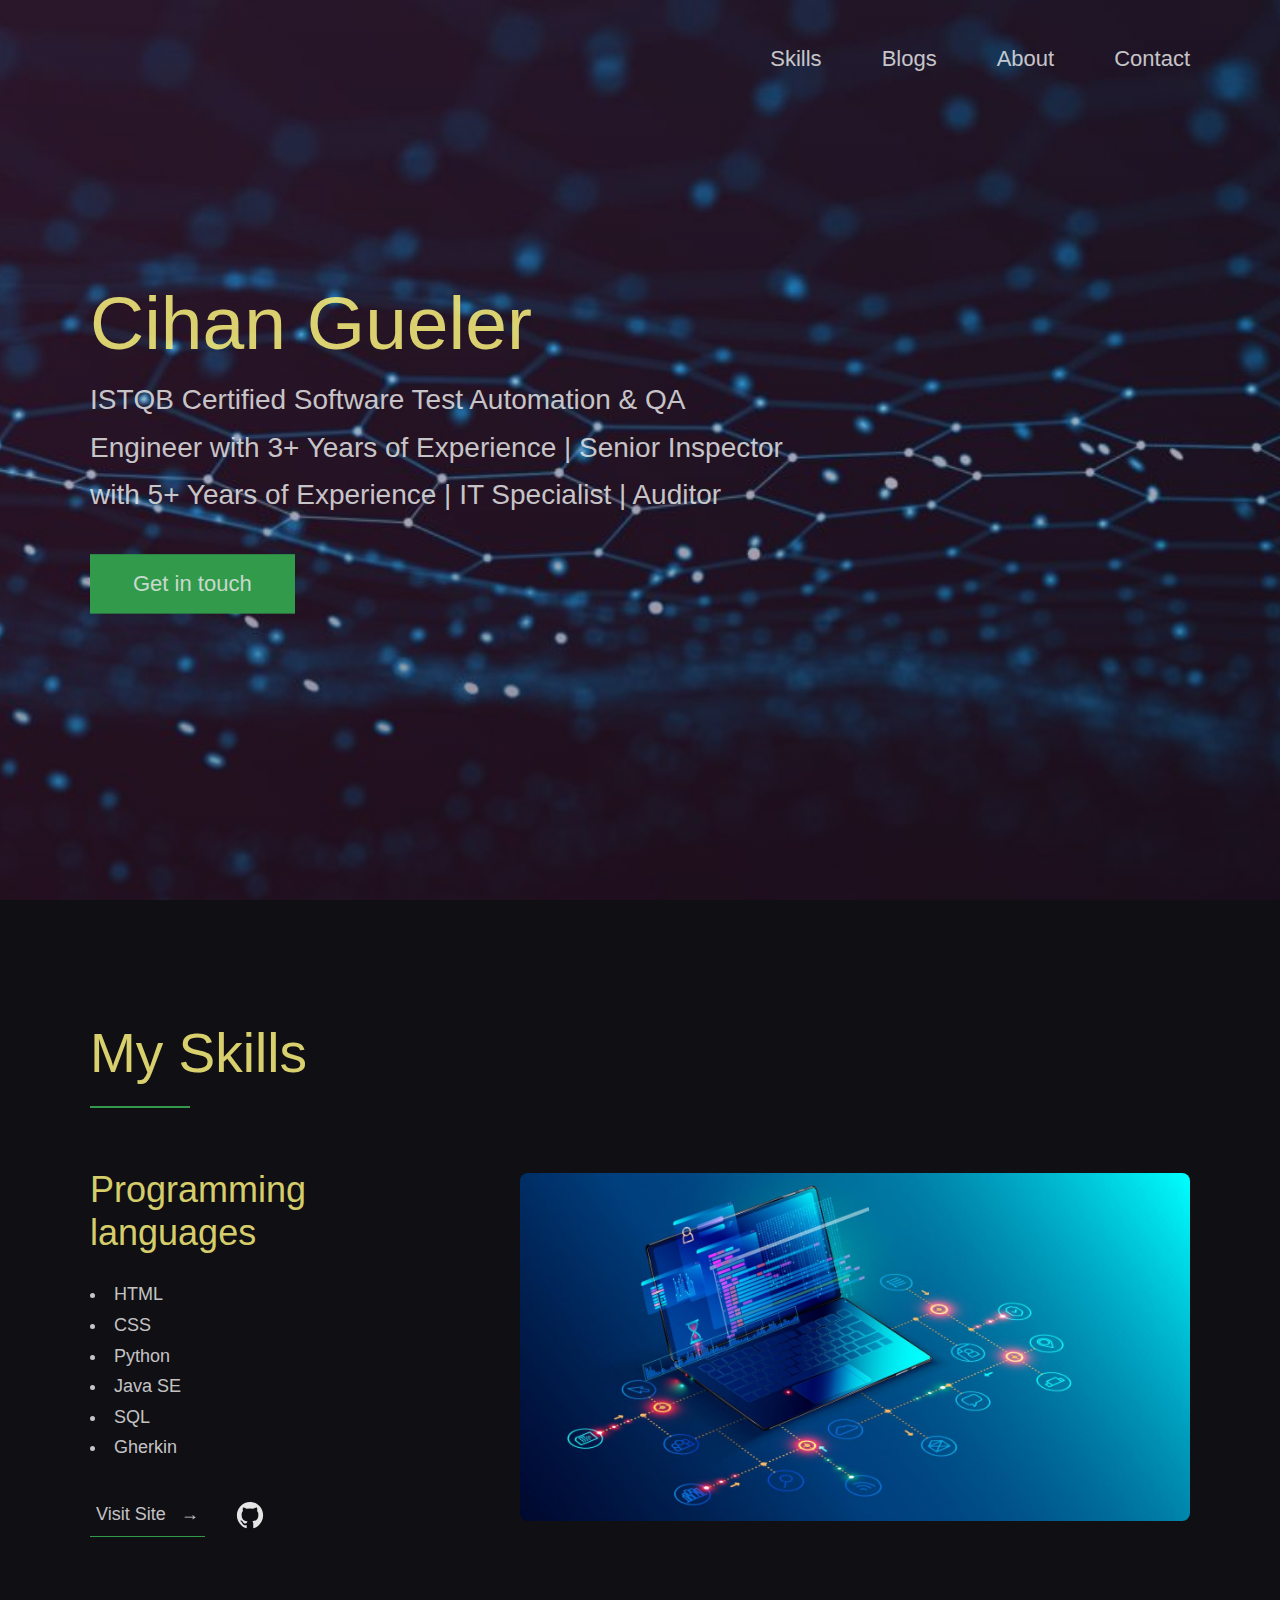
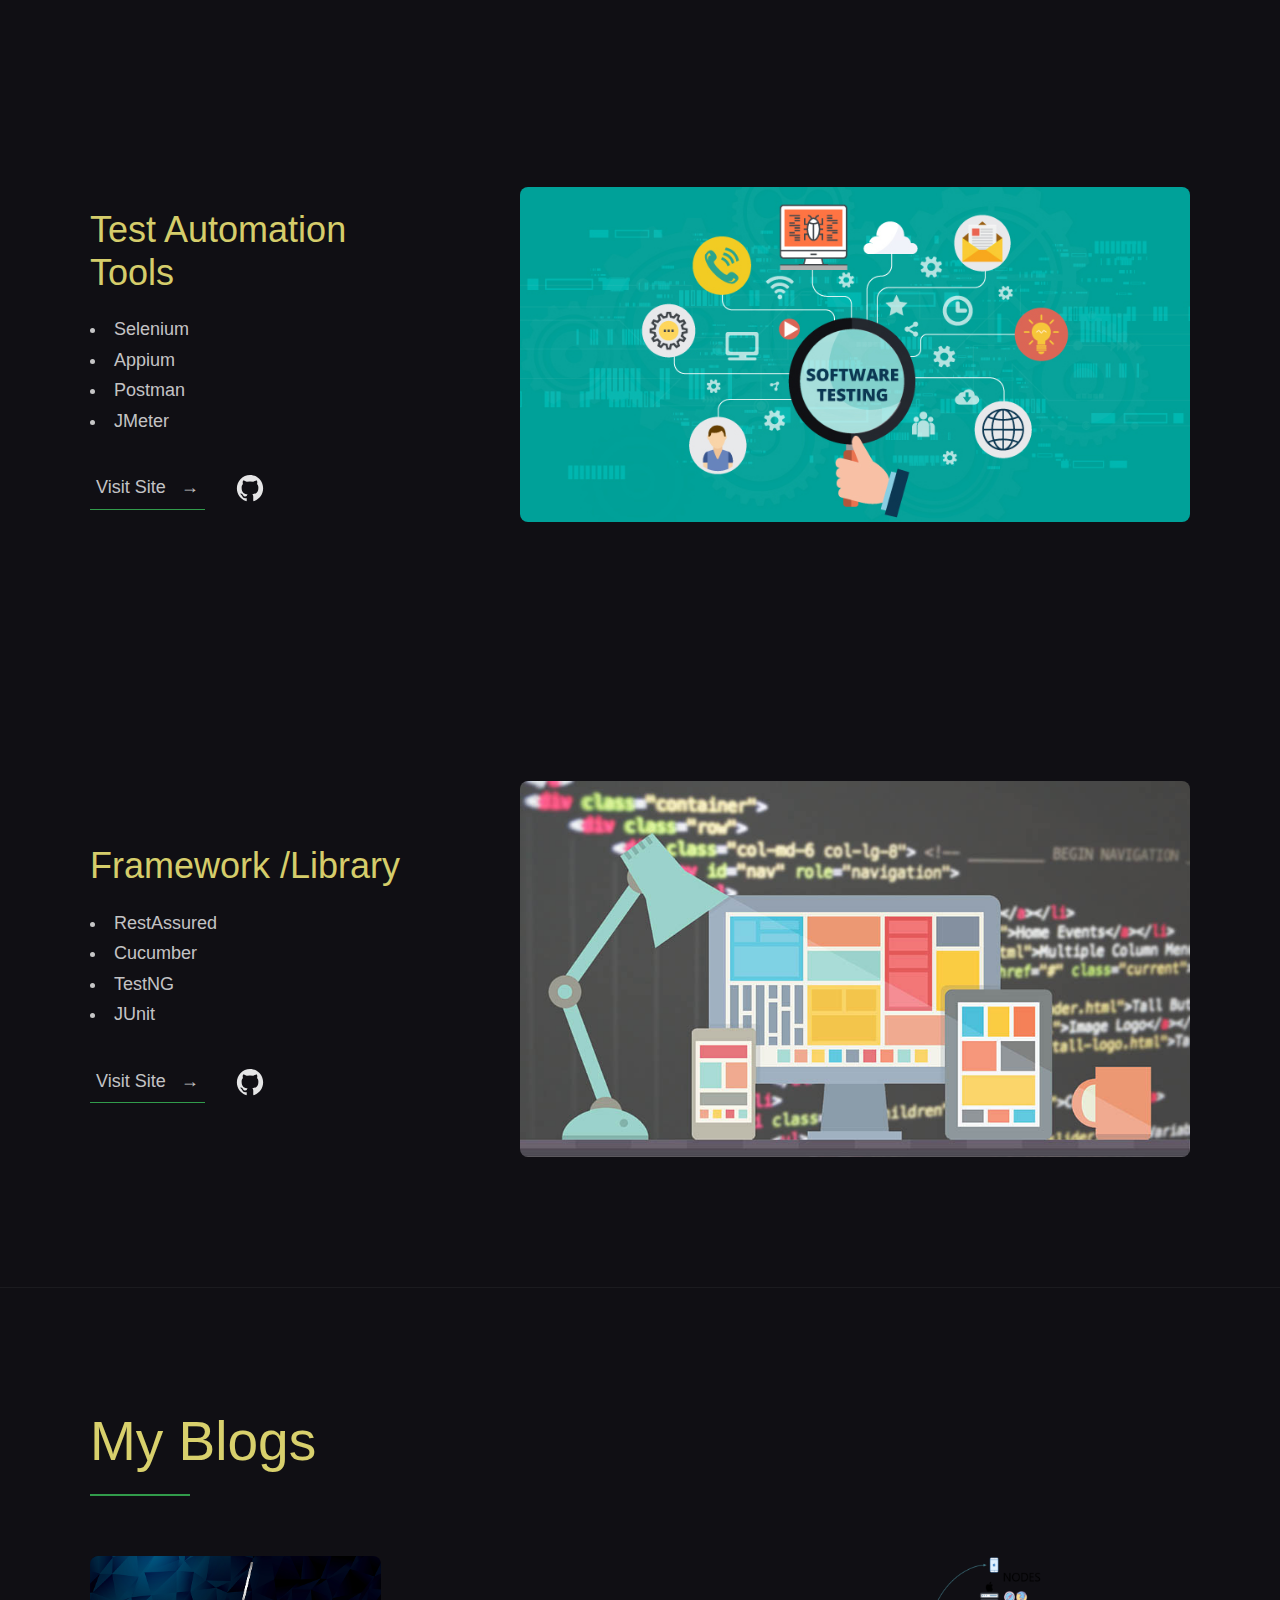
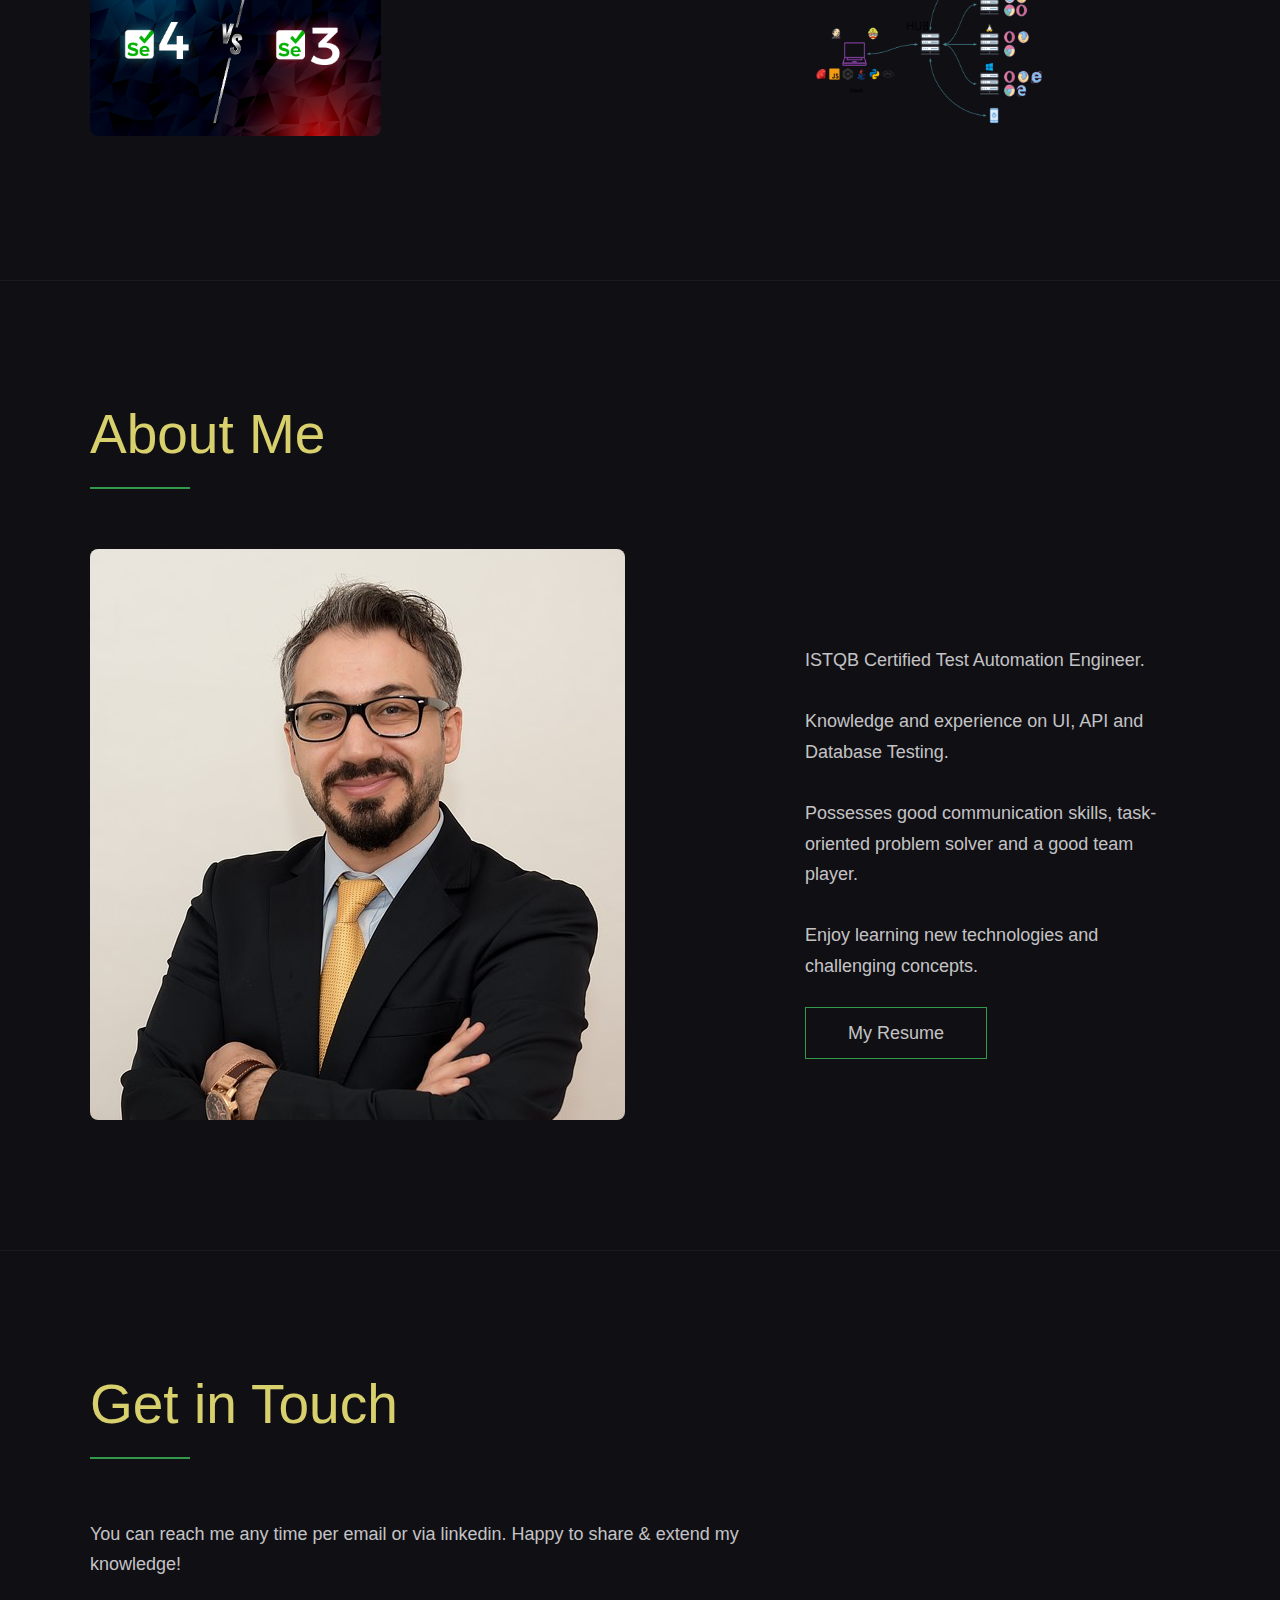
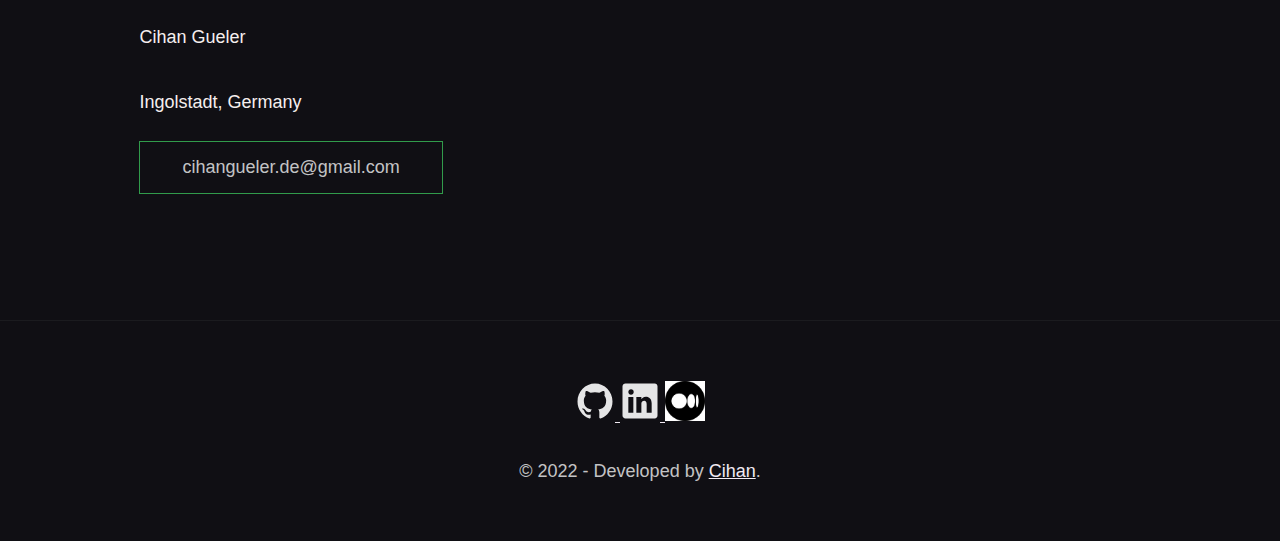
==== index.html @ 9652a6d5 "Update index.html" ====
<!DOCTYPE html>
<html lang="en"><head><meta http-equiv="Content-Type" content="text/html; charset=UTF-8">
  
  <meta name="viewport" content="width=device-width, initial-scale=1.0">
  <link rel="shortcut icon" type="image/png" href="img/favicon.png">
  <link rel="stylesheet" href="css/all.min.css">
  <title>
    Cihan Gueler | Software Quality Assurance Engineer
  </title>
  <meta name="description" content="Inquisitive person by nature, technology fancier, and quality assurance provider.">  
  <meta name="keywords" content="Cihan Gueler, QA, Test Automation Engineer">
  <link rel="stylesheet" href="css/index.css">
<script type="text/javascript" src="chrome-extension://aggiiclaiamajehmlfpkjmlbadmkledi/popup.js" async=""></script><script type="text/javascript" src="chrome-extension://aggiiclaiamajehmlfpkjmlbadmkledi/tat_popup.js" async=""></script></head>

<body data-new-gr-c-s-check-loaded="14.1047.0" data-gr-ext-installed="" class="vsc-initialized"> 
  <!-- ***** Header ***** -->

  <header class="header" role="banner" id="top">
    <div class="row">
      <nav class="nav" role="navigation">
        <ul class="nav__items">
          <li class="nav__item"><a href="https://cihangueler-cihanguler.vercel.app/#work" class="nav__link">Skills</a></li>
          <li class="nav__item"><a href="https://cihangueler-cihanguler.vercel.app/#clients" class="nav__link">Blogs</a></li>
         
          <li class="nav__item">
            <a href="https://cihangueler-cihanguler.vercel.app/#about" class="nav__link">About</a>
          </li>
          <li class="nav__item">
            <a href="https://cihangueler-cihanguler.vercel.app/#contact" class="nav__link">Contact</a>
          </li>
        </ul>
      </nav>
    </div>
    <div class="header__text-box row">
      <div class="header__text">
        <h1 class="heading-primary">       
          <span>Cihan Gueler</span>
        </h1>       
        <p>ISTQB Certified Software Test Automation & QA Engineer with 3+ Years of Experience | Senior Inspector with 5+ Years of Experience | IT Specialist | Auditor </p>
        <a href="https://cihangueler-cihanguler.vercel.app/#contact" class="btn btn--pink">Get in touch</a>
      </div>
    </div>
  </header>

  <main role="main">

  

    <!-- ***** Skills ***** -->

    <section class="work" id="work">
      <div class="row">
        <h2>My Skills</h2>
        <div class="work__boxes">     

          <div class="work__box">
            <div class="work__text">
              <h3>Programming languages</h3>
              <p>
               
              </p>
              <ul class="work__list">
                <li>HTML</li>
                <li>CSS</li>
                <li>Python</li>
                <li>Java SE</li>
                <li>SQL</li>
                <li>Gherkin</li>
              </ul>

              <div class="work__links">
                <a href="https://medium.com/@cihanguler" target="_blank" class="link__text">
                  Visit Site <span>→</span>
                </a>
                <a href="https://github.com/cihanguler" title="View Source Code" target="_blank">
                  <img src="img/github.svg" class="work__code" alt="GitHub">
                </a>
              </div>
            </div>
            <div class="work__image-box">
              <img src="img/project-1.png" class="work__image" alt="Project 1">
            </div>
          </div>

          <div class="work__box">
            <div class="work__text">
              <h3>Test Automation Tools</h3>
              
              <ul class="work__list">
                <li>Selenium</li>
                <li>Appium</li> 
                <li>Postman</li>   
                <li>JMeter</li>                    
              </ul>

              <div class="work__links">
                <a href="https://medium.com/@cihanguler/" target="_blank" class="link__text">
                  Visit Site <span>→</span>
                </a>
                <a href="https://github.com/cihanguler" title="View Source Code" target="_blank">
                  <img src="img/github.svg" class="work__code" title="View Source Code" alt="GitHub">
                </a>
              </div>
            </div>
            <div class="work__image-box">
              <img src="img/project-2.png" class="work__image" alt="Project 1">
            </div>
          </div>

          <div class="work__box">
            <div class="work__text">
              <h3>Framework /Library</h3>
              
              <ul class="work__list">
                <li>RestAssured</li>
                <li>Cucumber</li>
                <li>TestNG</li>
                <li>JUnit</li>
              </ul>

              <div class="work__links">
                <a href="https://cihangueler-cihanguler.vercel.app/#" class="link__text">
                  Visit Site <span>→</span>
                </a>
                <a href="https://github.com/cihanguler" title="View Source Code" target="_blank">
                  <img src="img/github.svg" class="work__code" title="View Source Code" alt="GitHub">
                </a>
              </div>
            </div>
            <div class="work__image-box">
              <img src="img/project-3.png" class="work__image" alt="Project 3">
            </div>
          </div>
        </div>
      </div>
    </section>

    <!-- ***** Clients ***** -->

    <section class="client" id="clients">
      <div class="row">
        <h2>My Blogs</h2>
        <div class="client__logos">
          <a href="https://medium.com/@cihanguler/software-test-automation-with-selenium-4-the-new-features-1038df322c45" title="View Blog" target="_blank">
            <figure><class=><img src="img/Selenium3-VS-Selenium4.png" class="client__logo" title="Selenium 4 new features" alt="Selenium 4 new features"></class=></figure>
          </a> 
          <p><p/> 
          <a href="https://medium.com/@cihanguler/the-easiest-way-to-install-selenium-4-grid-504441cec365" title="View Blog" target="_blank">
            <figure><class=><img src="img/grid.png" class="client__logo" title="Selenium Grid 4" alt="Selenium Grid 4"></class=></figure>
          </a>   
        </div>
      </div>
    </section>

    <!-- ***** About ***** -->

    <section class="about" id="about">
      <div class="row">
        <h2>About Me</h2>
        <div class="about__content">
          <div class="about__text">            
            <p>              
              ISTQB Certified Test Automation Engineer. <br> <br> Knowledge and experience on UI, API and Database Testing. <br> <br>
              Possesses good communication skills, task-oriented problem solver and a good team player. <br> <br>
              Enjoy learning new technologies and challenging concepts.
            </p>           
            <a href="https://resume-cihanguler.vercel.app/resume.html" class="btn">My Resume</a>
          </div>

          <div class="about__photo-container">          
            <img class="about__photo" src="img/photo.jpg" alt="">
          </div>
        </div>
      </div>
    </section>
  </main>

  <!-- ***** Contact ***** -->

  <section class="contact" id="contact">
    <div class="row">
      <h2>Get in Touch</h2>
      <div class="contact__info">        
        <p>You can reach me any time per email or via linkedin. Happy to share &amp; extend my knowledge!</p>
        <div class="icons">
            <div class="u_row">
                <i class="fas fa-user"></i>
                <div class="info">                               
                    <div class="sub-title">Cihan Gueler</div>
                </div>
            </div>
            <div class="u_row">
                <i class="fas fa-map-marker-alt"></i>
                <div class="info">                               
                    <div class="sub-title">Ingolstadt, Germany</div>
                </div>
            </div>
            <div class="u_row">
                <i class="fas fa-envelope"></i>
                <div class="info">
                  <a href="mailto:cihangueler.de@gmail.com" class="btn">cihangueler.de@gmail.com</a>                        
                </div>
            </div>
        </div>                    
      </div>
    </div>
  </section>

  <!-- ***** Footer ***** -->

  <footer role="contentinfo" class="footer">
          <a href="https://github.com/cihanguler" title="Link to Github Profile">
            <img src="img/github.svg" class="footer__social-image" alt="Github">
          </a>
          <a href="https://linkedin.com/in/cihangueler" title="Link to Linkedin Profile" >
            <img src="img/linkedin.svg" class="footer__social-image" alt="Linkedin">
          </a>
          <a href="https://medium.com/@cihanguler" title="Link to Medium Profile" >
            <img src="img/medium.png" class="footer__social-image" alt="Medium">
          </a>
      </ul>
   
      <p>
        © 2022 - Developed by <a href="https://cihangueler-cihanguler.vercel.app" class="link">Cihan</a>.
      </p>      
    </div>
  </footer>

  <a href="https://cihangueler-cihanguler.vercel.app/#top" class="back-to-top" title="Back to Top">
    <img src="img/arrow-up.svg" alt="Back to Top" class="back-to-top__image">
  </a>
  <script src="img/index.js.download"></script>


</body><template id="transover-popup-template"></template><template id="transover-tat-popup-template"></template><grammarly-desktop-integration data-grammarly-shadow-root="true"></grammarly-desktop-integration></html>
---- css/index.css ----
/* --------------------------------------- */
/* ----- Basic Setup ----- */
/* --------------------------------------- */

@font-face {
    font-family: 'Poppins', sans-serif;
    font-style: normal;
    font-weight: 400;
    src: url('./fonts/HKGrotesk-Regular.woff') format('woff');
}

@font-face {
    font-family: 'Jost';
    font-style: normal;
    font-weight: 400;
    src: url('./fonts/Jost-Regular.ttf') format('woff');
}

* {
    margin: 0;
    padding: 0;
    box-sizing: inherit;
}

:root {
    --font-size-small: 1.8rem;
    --font-size-normal: 2.2rem;
    --font-size-medium: 2.8rem;
    --font-size-medium-1: 3.6rem;
    --font-size-large: 5.5rem;
    --font-size-huge: 7.5rem;
    --font-stack: 'Hk Grotesk', sans-serif;

    --line-height-normal: 1.7;
    --line-height-small: 1.2;

    --black: rgb(16, 15, 20);
    --pink: #319b4b;
    --white: #f0e9f2;
    --white-1: #e5e5e6da;
    --yellow: #faf17cda;


    --container-max-width: 1180px;
    --container-normal-width: 800px;
    --container-medium-width: 700px; 
    --container-small-width: 500px;

    --gutter-huge: 12rem;
    --gutter-medium: 6rem;
    --gutter-normal: 3rem;
    --gutter-small-1: 2.5rem;
    --gutter-small: 2rem;

    --border-light: 1px solid rgb(27, 27, 31);
}

html {
    font-size: 62.5%; /* (16/10)*100 = 62.5% => 1rem = 10px */
    box-sizing: border-box;
    scroll-behavior: smooth;
}

@media(max-width: 1000px) {
    html {
        font-size: 52%;
    }
}

body {
    font-size: var(--font-size-small);
    font-family: var(--font-stack);
    font-weight: 400;
    color: var(--white-1);
    line-height: var(--line-height-normal);
    background: var(--black);
    overflow-x: hidden;
}

.row {
    max-width: var(--container-max-width);
    margin: 0 auto;
}

@media(max-width: 1340px) {
    .row {
        max-width: 1100px;
    }
}

@media(max-width: 1240px) {
    .row {
        padding: 0 var(--gutter-medium);
    }
}

@media(max-width: 600px) {
    .row {
        padding: 0 var(--gutter-normal);
    }
}

@media(max-width: 600px) {
    .row {
        padding: 0 var(--gutter-small);
    }
}

section {
    padding: var(--gutter-huge) 0;
    border-bottom: var(--border-light);
}

img {
    object-fit: contain;
    max-width: 100%;
}

/* --------------------------------------- */
/* ----- Headlines and Paragraphs ----- */
/* --------------------------------------- */

h1,
h2,
h3 {
    font-family: 'Jost', sans-serif;
    font-weight: 400;
    line-height: var(--line-height-small);
    color: var(--yellow);
}

.heading-primary {
    line-height: 1;
    font-size: var(--font-size-huge);
    font-weight: 400;
}

@media(max-width: 900px) {
    .heading-primary {
        font-size: 6.5rem;
    }
}

h2 {
    font-size: var(--font-size-large);
    margin-bottom: var(--gutter-medium);
}

h2::after {
    content: '';
    display: block;
    height: 2px;
    width: 10rem;
    background: var(--pink);
    margin: var(--gutter-small) 0;
}

h3 {
    font-size: var(--font-size-medium-1);
    margin-bottom: var(--gutter-small);
}

@media(max-width: 500px) {
    .heading-primary {
        font-size: var(--font-size-large);
    }

    h2 {
        font-size: var(--font-size-medium-1);
    }

    h3 {
        font-size: var(--font-size-medium);
    }
}

p {
    margin: var(--gutter-small-1) 0;
}

@media(max-width: 900px) {
    p { 
        max-width: var(--container-small-width);
    }
}

/* --------------------------------------- */
/* ----- Buttons and Links ----- */
/* --------------------------------------- */

a {
    color: var(--white);
    font-weight: 400;
    font-family: 'Jost', sans-serif;
    transition: all .2s;
    outline: 2px solid transparent;
}

::-moz-focus-inner {
    border: 0;
}

button:focus,
a:focus {
    outline: 2px solid var(--pink);
}

body:not(.user-is-tabbing) button:focus,
body:not(.user-is-tabbing) a:focus {
    outline: none;
}

.link:hover {
    color: var(--pink);
}

.btn {
    position: relative;
    display: inline-block;
    padding: 1rem 4.2rem;
    text-decoration: none;
    color: inherit;
    border: 1px solid  var(--pink);
    font-weight: 400;   
}

.btn:focus {
    outline: none;
}

.btn::after {
    content: '';
    display: block;
    position: absolute;
    top: 0;
    left: 0;
    right: 100%;
    background: var(--white);
    height: 100%;
    z-index: -1;
    transition: all 0.2s cubic-bezier(1, 0.68, 0.16, 0.9);
}

.btn:hover::after,
.btn:focus::after {
    right: 0;
    background: var(--pink);
}

.btn--pink {
    background: var(--pink);
    transition: all 0.2s;
}

.btn--pink::after {
    display: none;
}

.btn--pink:hover,
.btn--pink:focus {
    background: transparent;
}

.link__text {
    position: relative;
    display: inline-block;
    padding: .6rem;
    color: inherit;
    text-decoration: none;
    border-bottom: 1px solid var(--pink);
}

.link__text::after {
    content: '';
    display: block;
    position: absolute;
    top: 0;
    left: 0;
    right: 100%;
    background: var(--white);
    height: 100%;
    z-index: -1;
    transition: all 0.2s cubic-bezier(1, 0.68, 0.16, 0.9);
}

.link__text:focus {
    outline: none;
}

.link__text:hover::after,
.link__text:focus:after {
    right: 0;
    background: var(--pink);
}

.link__text span {
    padding-left: 1rem;
    font-family: sans-serif;
}

/* ----- Back to Top ----- */

.back-to-top {
    position: fixed;
    bottom: 4rem;
    right: 4rem;
    display: flex;
    justify-content: center;
    align-items: center;
    height: 5.5rem;
    width: 5.5rem;
    background-color: var(--pink);
    border-radius: 50%;
    z-index: 10;
    visibility: hidden;
    transition: all .4s;
}

.back-to-top__image {
    height: 70%;
}

@media(max-width: 900px) {
    .back-to-top {
        right: 2rem;
    }
}

@media(max-width: 500px) {
    .back-to-top {
        right: 1rem;
    }
}

/* --------------------------------------- */
/* ----- Navigation ----- */
/* --------------------------------------- */

.nav {
    display: flex;
    justify-content: flex-end;
    padding: var(--gutter-normal) 0;
}

.nav__items {
    display: flex;
    list-style: none;
}

.nav__item:not(:last-child) {
    margin-right: var(--gutter-medium);
}

@media(max-width: 500px) {
    .nav {
        justify-content: center;
    }
}

@media(max-width: 400px) {
    .nav__item:not(:last-child) {
        margin-right: var(--gutter-normal);
    }
}

@media(max-width: 300px) {
    .nav {
        font-size: var(--font-size-small);
    }
}

.nav__link {
    position: relative;
    display: inline-block;
    padding: 1rem 0;
    text-decoration: none;
    color: inherit;
    transition: all .2s;
}

.nav__link::after {
    content: '';
    position: absolute;
    bottom: 0;
    left: 0;
    right: 100%;
    display: inline-block;
    height: 1rem;
    background: var(--white);
    transition: all 0.25s cubic-bezier(1, 0.68, 0.16, 0.9);
}

.nav__link:hover {
    color: var(--pink);
}

.nav__link:hover::after {
    right: 0;
    height: 2px;
    background: var(--pink);
}

/* --------------------------------------- */
/* ----- Header ----- */
/* --------------------------------------- */

.header {
    background: linear-gradient(rgba(0,0,0, .1), rgba(0,0,0, .4)), 
        url('img/header.jpg');
    height: 100vh;
    background-size: cover;
    background-position: center;
    background-attachment: fixed;
    font-size: var(--font-size-normal);
}

.header__text {
    position: absolute;
    top: 50%;
    transform: translateY(-50%);
}

.header__text p {
    margin: 1.5rem 0 3.5rem;
    max-width: var(--container-medium-width);
    font-family: 'Jost', sans-serif;
    font-size: var(--font-size-medium);
}

@media(max-width: 500px) {
    .header {
        text-align: center;
    }

    .header__text p {
        transform: scale(.8);
    }
}

/* --------------------------------------- */
/* ----- Skills ----- */
/* --------------------------------------- */

.work__box {
    display: flex;
    align-items: center;
}

@media(max-width: 900px) {
    .work__box {
        align-items: initial;
        flex-direction: column-reverse;
    }
}

.work__box:not(:last-child) {
    margin-bottom: 25rem;
}

@media(max-width: 500px) {
    .work__box:not(:last-child) {
        margin-bottom: 20rem;
    }
}

.work__links {
    display: flex;
    align-items: center;
}

.work__text {
    flex: 0 0 30%;
}

.work__list {
    /* list-style-type: square; */
    list-style-position: inside;
    margin-bottom: var(--gutter-normal);
}

.work__code {
    display: block;
    height: 3rem;
    margin-left: var(--gutter-normal);
    transition: all .3s;
}

.work__code:hover {
    transform: scale(1.2);
}

.work__image-box {
    margin-bottom: var(--gutter-normal);
}

work__links {   
    border-radius: 50%;
    border: 5px solid crimson;
    transition: all 0.3s ease;
    
}

.work__image{
    border-radius: 8px;
    -webkit-transform: scale(1);
	transform: scale(1);
	-webkit-transition: .3s ease-in-out;
	transition: .3s ease-in-out;
}


.work__image:hover img {
	-webkit-transform: scale(1.2);
	transform: scale(1.2);
}

@media(min-width: 901px) {
    .work__image-box {
        flex: 1;
        margin: 0 0 0 10rem;
    }
}

@media(max-width: 900px) {
    .work__code {
        height: 4rem;
    }
}

/* --------------------------------------- */
/* ----- Blogs ----- */
/* --------------------------------------- */

.client__logos {
    display: flex;   
    justify-content: space-between;  
    flex-wrap: wrap;    
}


.client__logo {
    height: 18rem;
    width: calc(33%-5px);
    margin-bottom: 15px;
    border-radius: 8px;
}

.client__logos figure img {
	-webkit-transform: scale(1);
	transform: scale(1);
	-webkit-transition: .3s ease-in-out;
	transition: .3s ease-in-out;
}

.client__logos figure:hover img {
	-webkit-transform: scale(1.2);
	transform: scale(1.2);
}



@media(max-width: 1240px) {
    .client__logos {
        overflow-x: scroll;
        padding: var(--gutter-normal);
    }

    .client__logo:not(:last-of-type) {
        margin-right: var(--gutter-medium);
    }
}

/* --------------------------------------- */
/* ----- About ----- */
/* --------------------------------------- */

.about__content {
    display: flex;
    flex-direction: row-reverse;
    align-items: center;
}

@media(max-width: 900px) {
    .about__content {
        flex-direction: column-reverse;
        align-items: initial;
    }
}

.about__photo-container {
    margin-bottom: var(--gutter-normal);
    
}
.about__photo-container img{
    border-radius: 8px;
    
}
@media(min-width: 901px) {
    .about__text {
        flex: 0 0 35%;
    }
    
    .about__photo-container {
        flex: 1;
        margin: 0 var(--gutter-huge) 0 0;
    }
}

/* --------------------------------------- */
/* ----- Contact ----- */
/* --------------------------------------- */

.contact__info {
    max-width: var(--container-medium-width);
}

.contact .icons .column{
    width: calc(50% - 30px);
}
.contact .icons .text{
    font-size: 20px;
    font-weight: 600;
    margin-bottom: 10px;
}
.contact .icons .left p{
    text-align: justify;
}
.contact .icons .left .icons{
    margin: 10px 0;
}
.contact .icons .u_row{
    display: flex;
    height: 65px;
    align-items: center;   
}
.contact .icons .u_row .info{
    margin-left: 30px;
}
.contact .icons .u_row i{
    font-size: 25px;
    color: rgb(166, 192, 72);
}
.contact .icons .info .head{
    font-weight: 500;
}
.contact .icons .info .sub-title{
    color: rgb(245, 238, 238);
}





/* --------------------------------------- */
/* ----- Footer ----- */
/* --------------------------------------- */

.footer {
    text-align: center;
    padding: var(--gutter-medium) 0 var(--gutter-normal);
}

.footer__social-links {
    display: flex;
    justify-content: center;
    padding: var(--gutter-normal) 0;
    list-style: none;
}

.footer__social-link-item:not(:last-of-type) {
    margin-right: var(--gutter-small);
}

.footer__social-image {
    height: 4rem;
}

.footer__github-buttons {
    display: flex;
    justify-content: center;
}

.footer__github-buttons iframe {
    height: 2.5rem;
    width: 84px;
    transform: translateY(3px);
}

@media(max-width: 500px) {
    .footer {
        padding: var(--gutter-medium) 0;
    } 
}
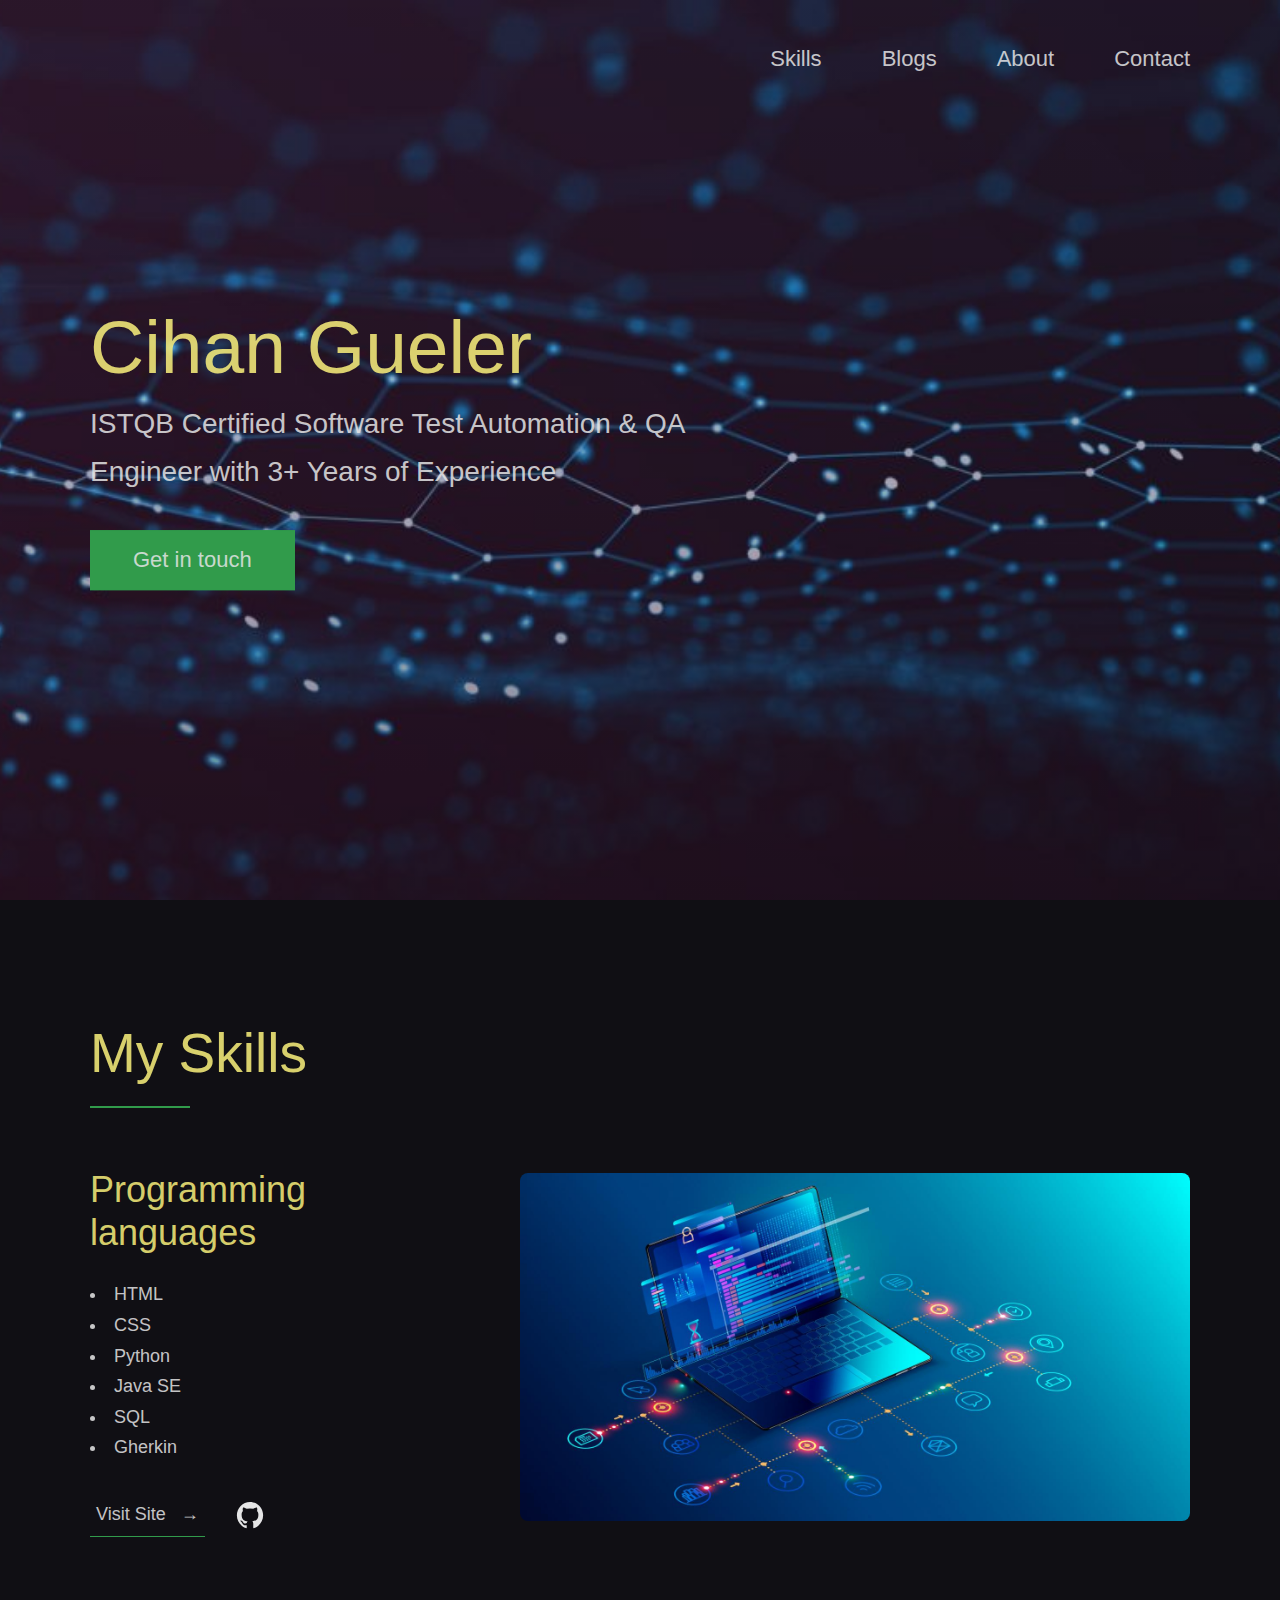
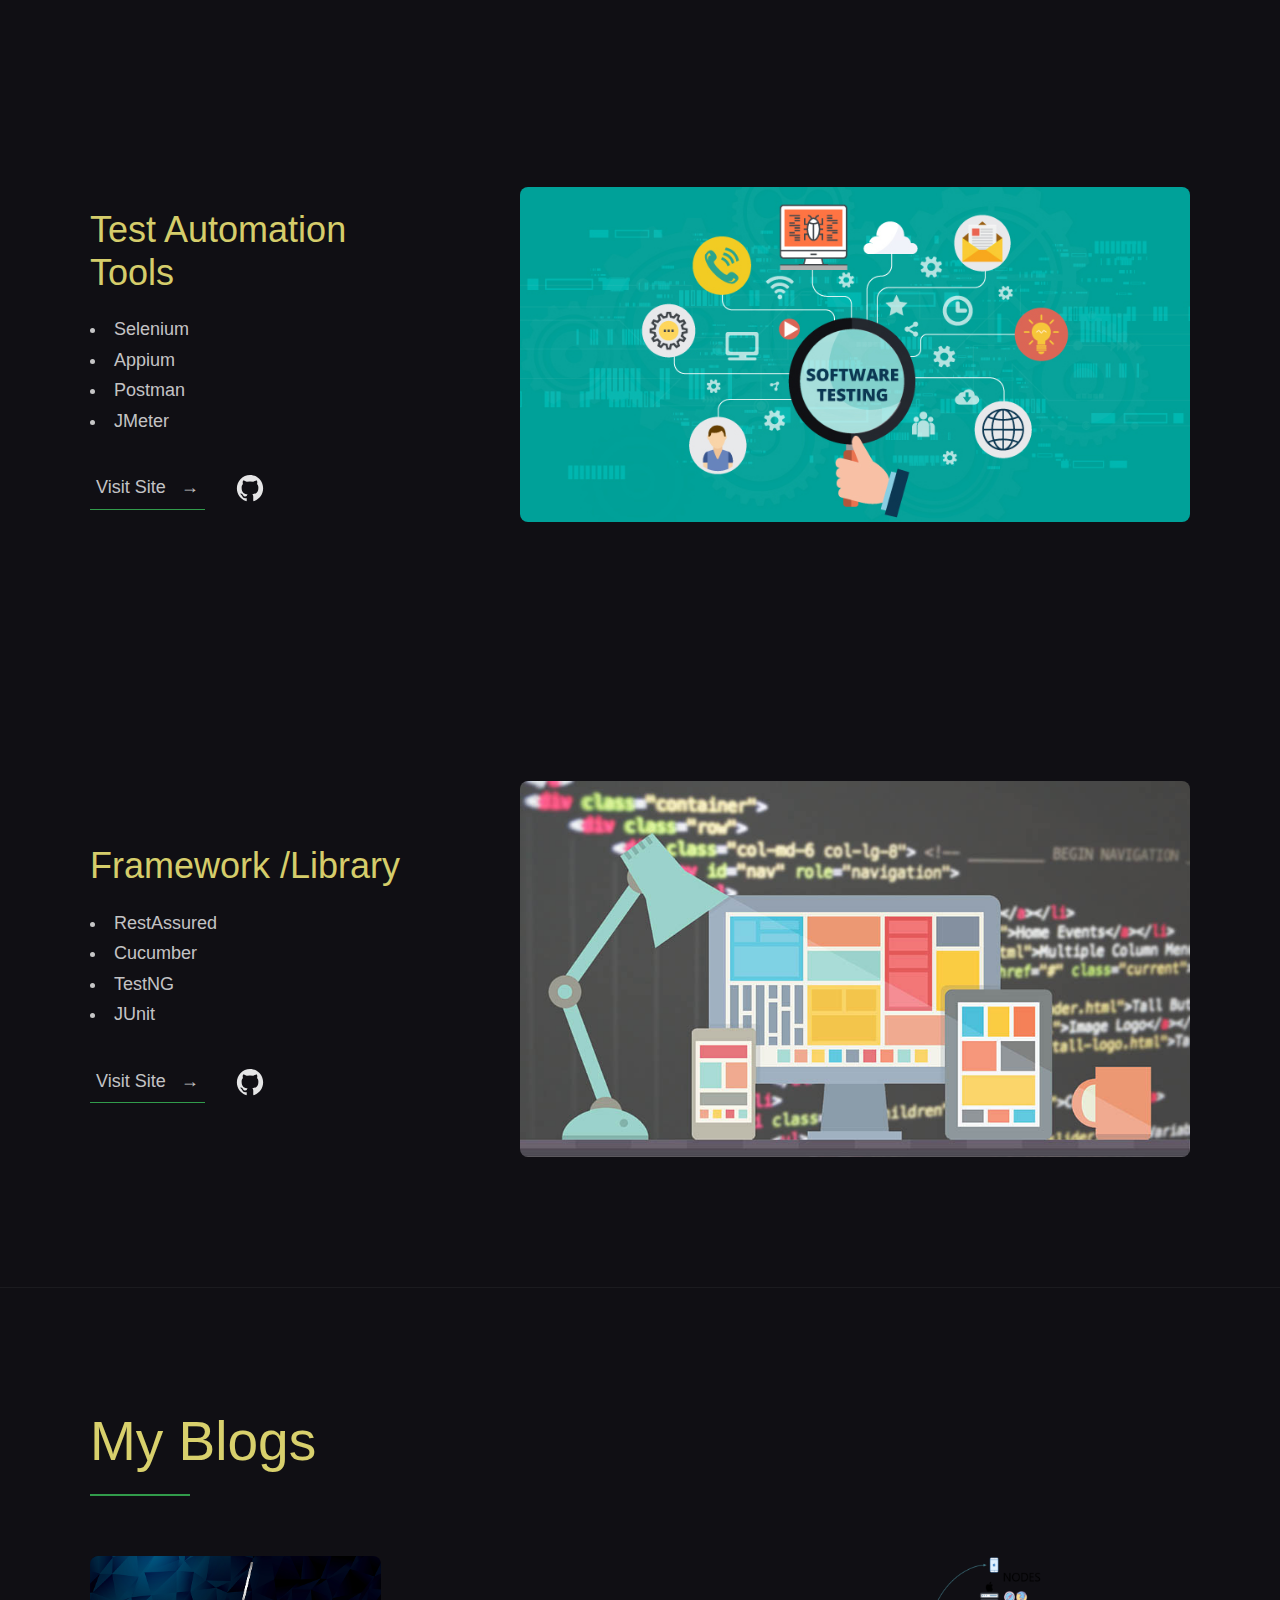
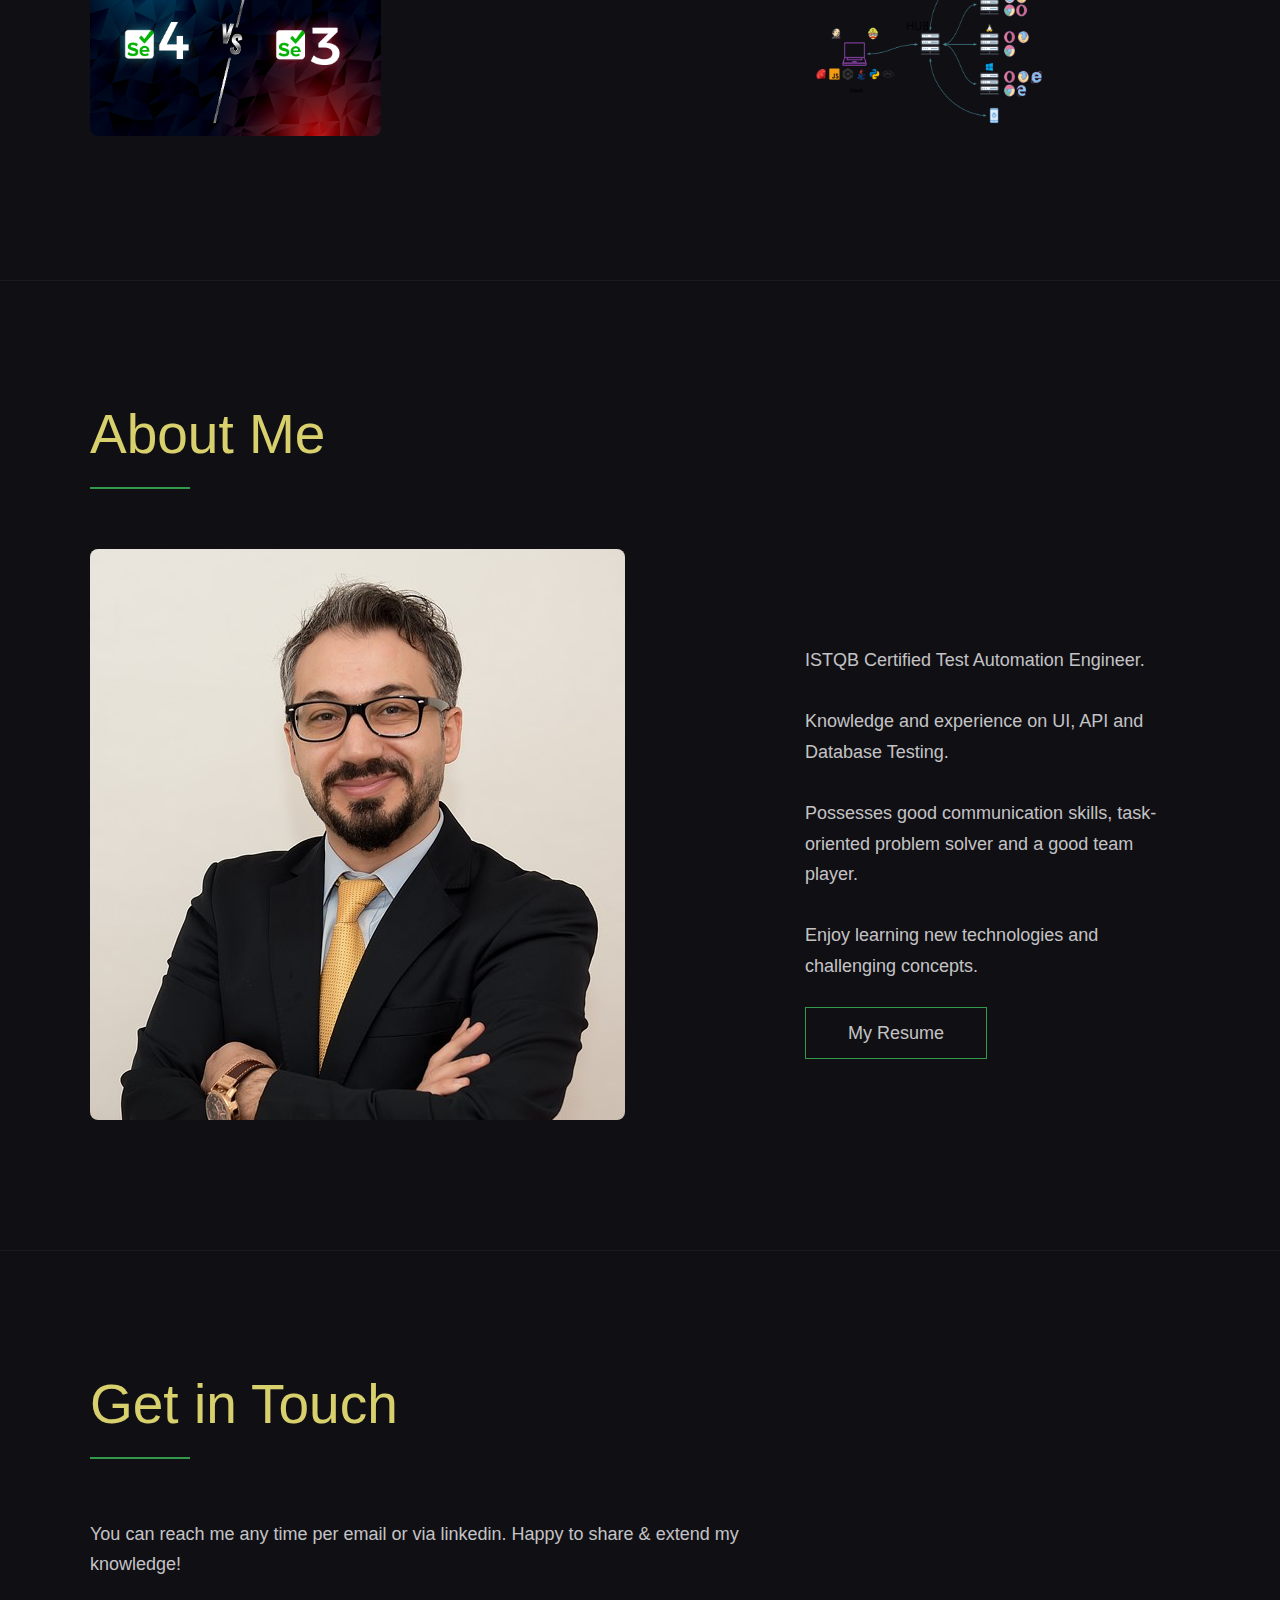
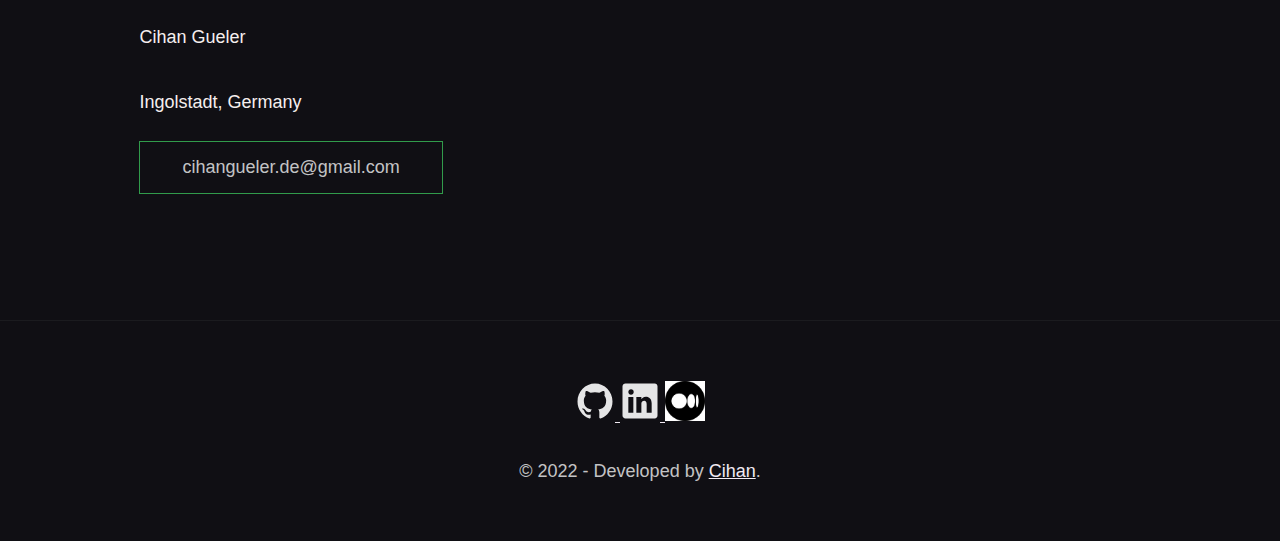
==== commit e0dffbb4: "Update index.html" ====
--- a/index.html
+++ b/index.html
@@ -36,7 +36,7 @@
         <h1 class="heading-primary">       
           <span>Cihan Gueler</span>
         </h1>       
-        <p>ISTQB Certified Software Test Automation & QA Engineer with 3+ Years of Experience | Senior Inspector with 5+ Years of Experience | IT Specialist | Auditor </p>
+        <p>ISTQB Certified Software Test Automation & QA Engineer with 3+ Years of Experience </p>
         <a href="https://cihangueler-cihanguler.vercel.app/#contact" class="btn btn--pink">Get in touch</a>
       </div>
     </div>
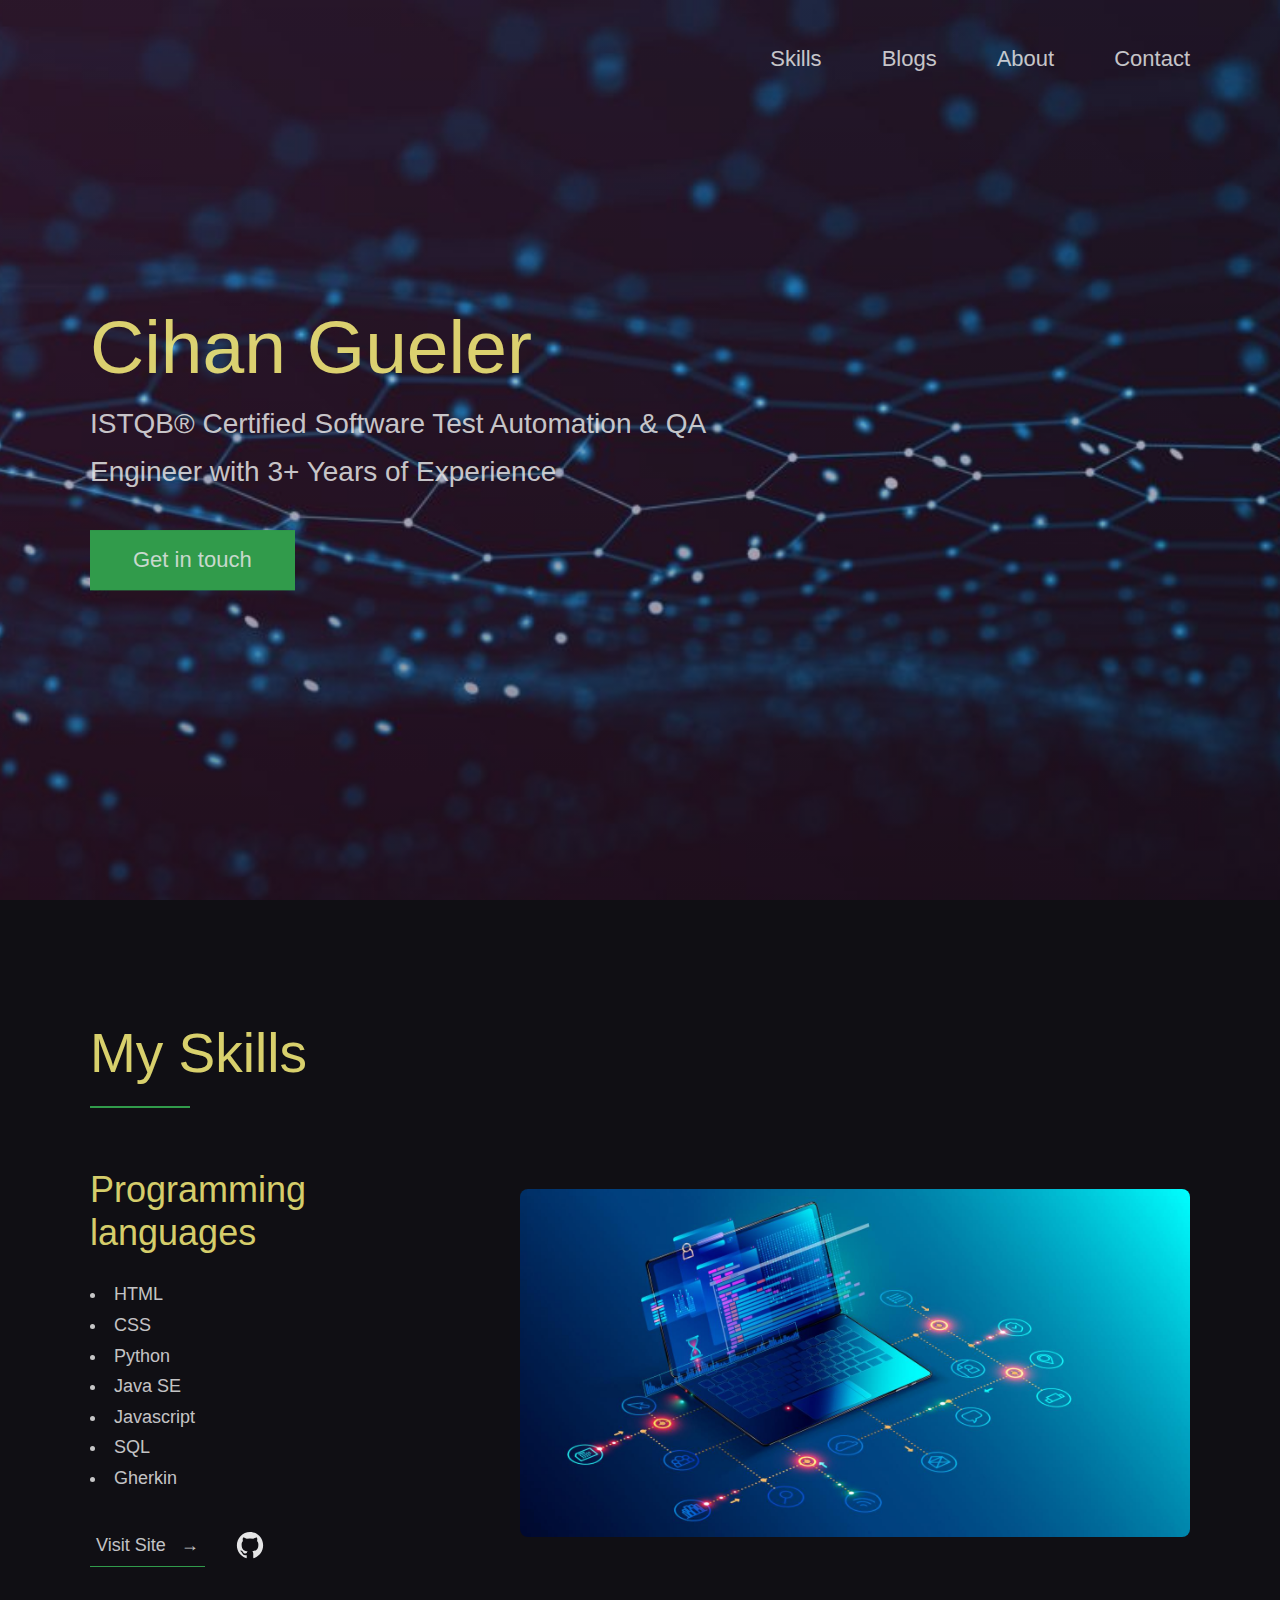
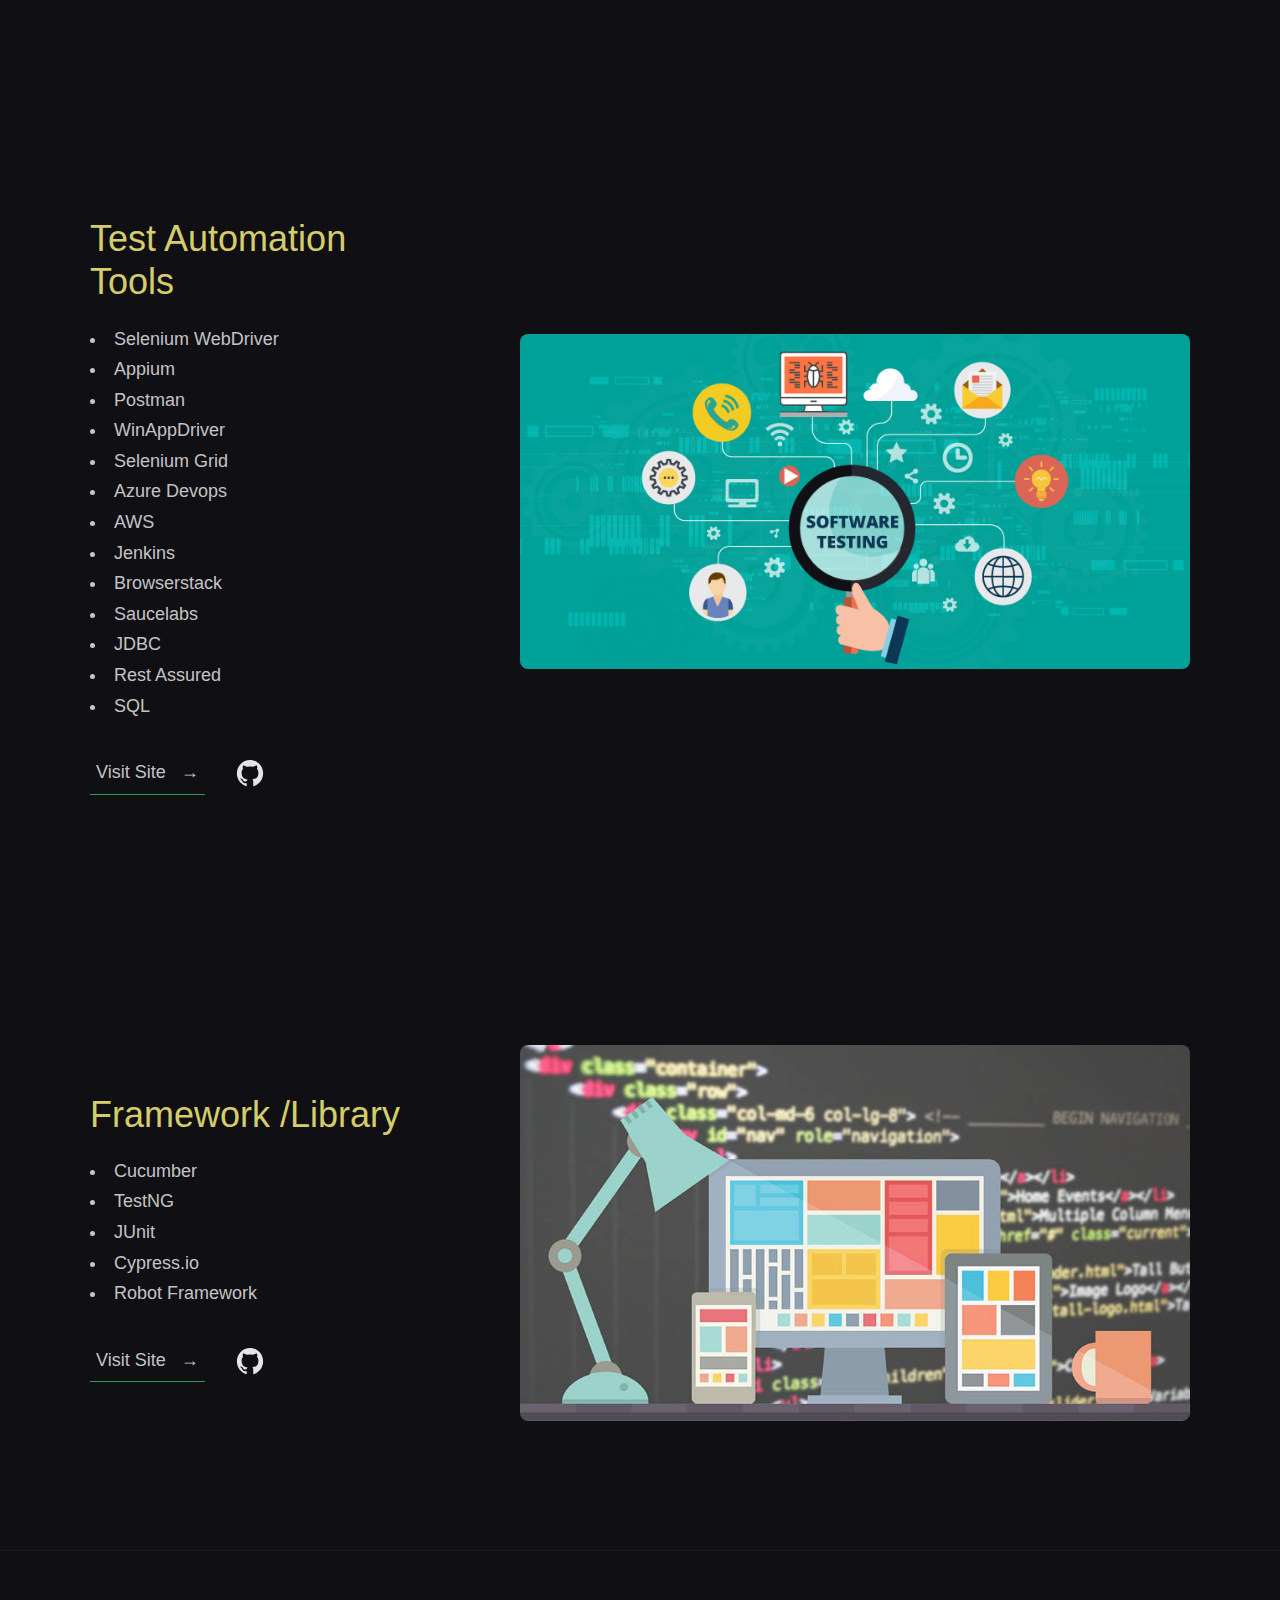
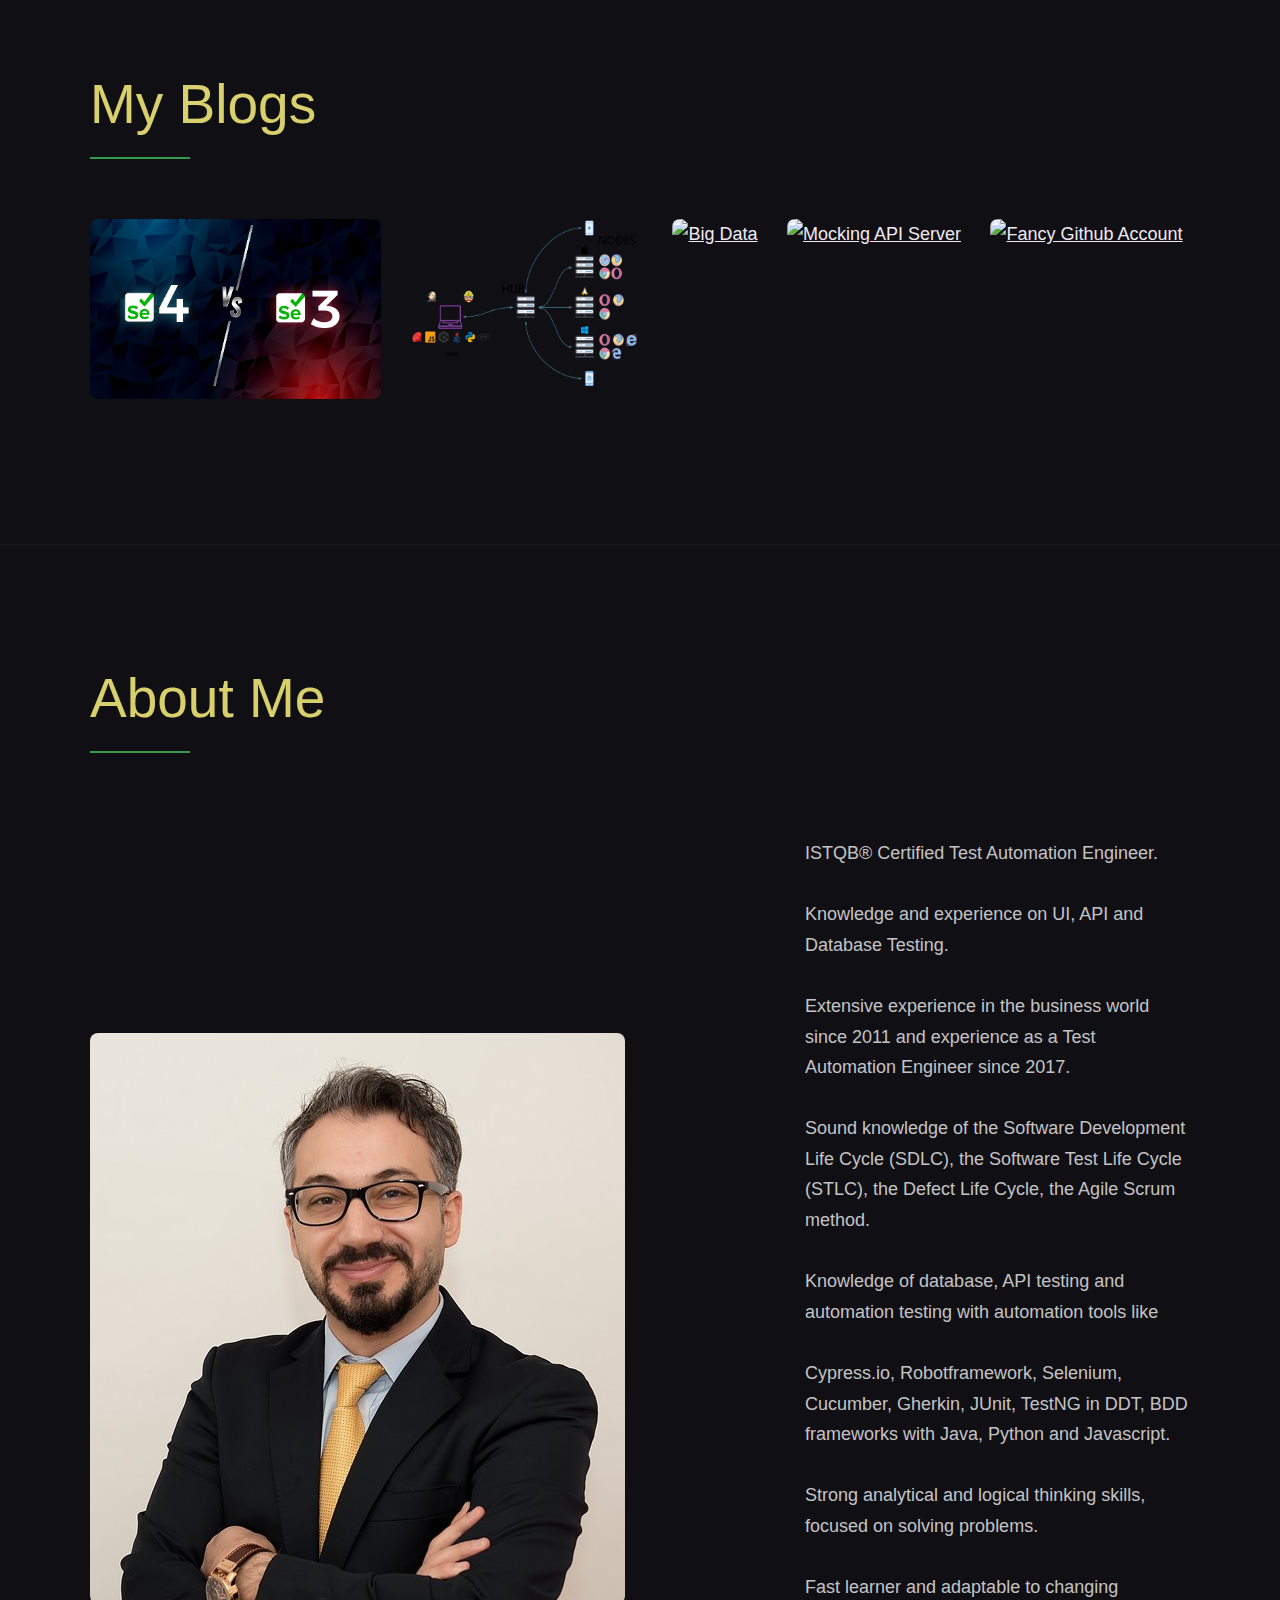
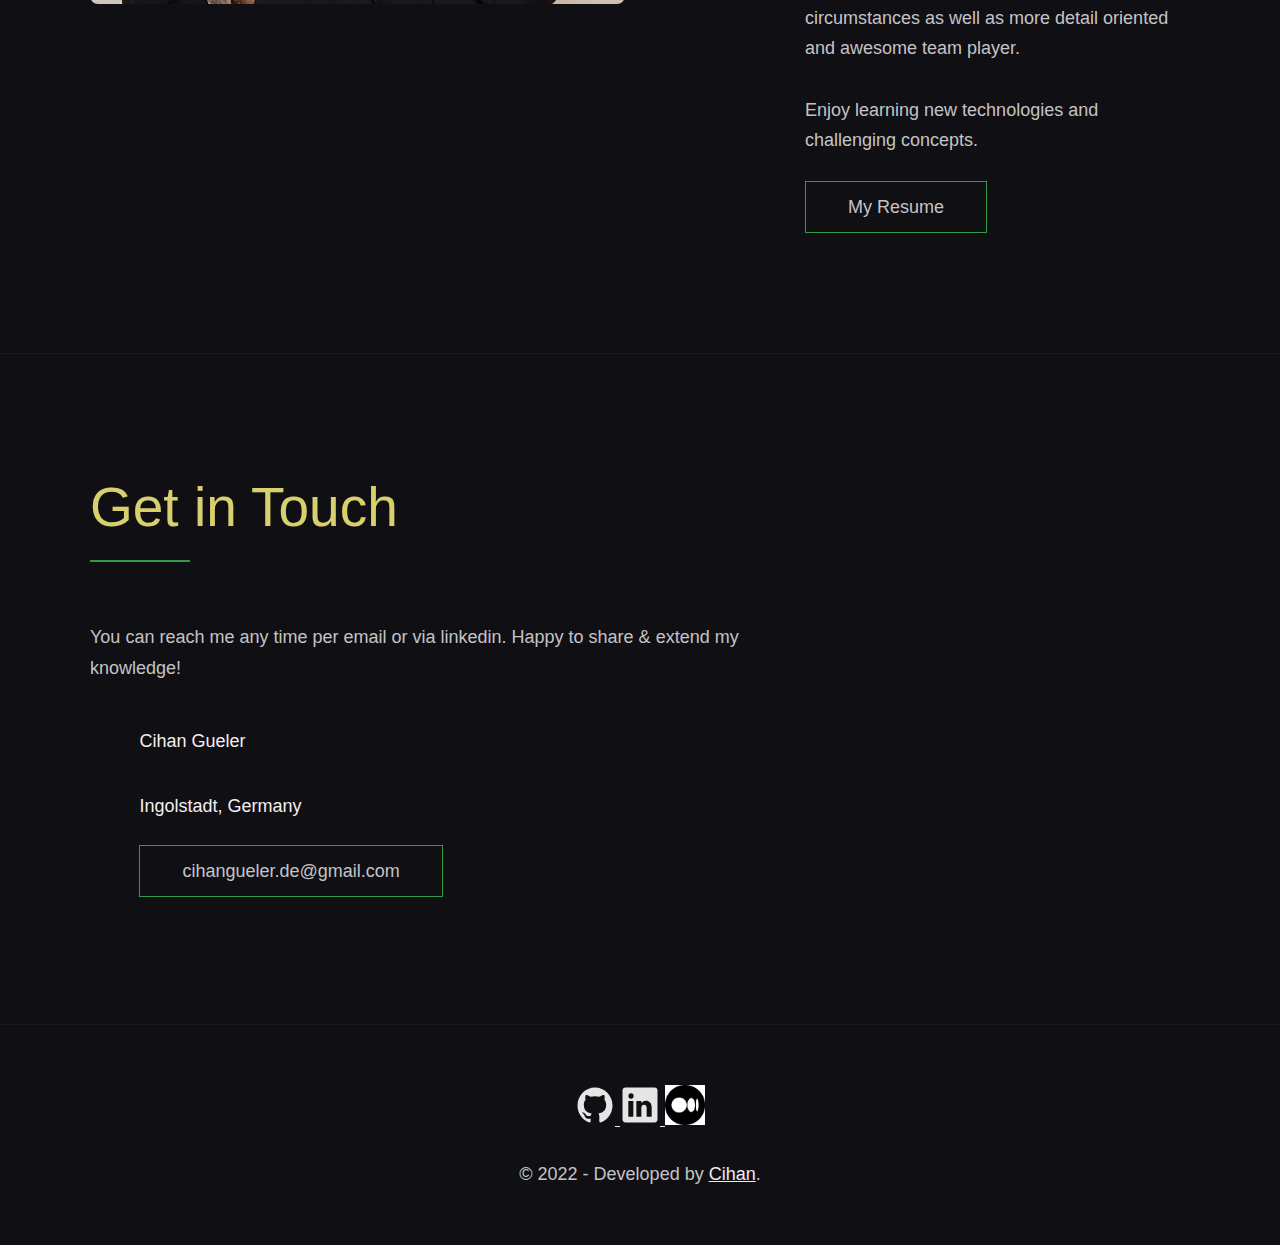
==== commit c283117f: "Update index.html" ====
--- a/index.html
+++ b/index.html
@@ -36,7 +36,7 @@
         <h1 class="heading-primary">       
           <span>Cihan Gueler</span>
         </h1>       
-        <p>ISTQB Certified Software Test Automation & QA Engineer with 3+ Years of Experience </p>
+        <p>ISTQB® Certified Software Test Automation & QA Engineer with 3+ Years of Experience </p>
         <a href="https://cihangueler-cihanguler.vercel.app/#contact" class="btn btn--pink">Get in touch</a>
       </div>
     </div>
@@ -64,6 +64,7 @@
                 <li>CSS</li>
                 <li>Python</li>
                 <li>Java SE</li>
+                <li>Javascript</li>
                 <li>SQL</li>
                 <li>Gherkin</li>
               </ul>
@@ -87,10 +88,19 @@
               <h3>Test Automation Tools</h3>
               
               <ul class="work__list">
-                <li>Selenium</li>
+                <li>Selenium WebDriver</li>
                 <li>Appium</li> 
                 <li>Postman</li>   
-                <li>JMeter</li>                    
+                <li>WinAppDriver</li>   
+                <li>Selenium Grid</li>
+                <li>Azure Devops</li>
+                <li>AWS</li>   
+                <li>Jenkins</li>
+                <li>Browserstack</li>
+                <li>Saucelabs</li>
+                <li>JDBC</li>   
+                <li>Rest Assured</li>
+                <li>SQL</li>  
               </ul>
 
               <div class="work__links">
@@ -112,10 +122,11 @@
               <h3>Framework /Library</h3>
               
               <ul class="work__list">
-                <li>RestAssured</li>
                 <li>Cucumber</li>
                 <li>TestNG</li>
                 <li>JUnit</li>
+                <li>Cypress.io</li>
+                <li>Robot Framework</li> 
               </ul>
 
               <div class="work__links">
@@ -148,6 +159,20 @@
           <a href="https://medium.com/@cihanguler/the-easiest-way-to-install-selenium-4-grid-504441cec365" title="View Blog" target="_blank">
             <figure><class=><img src="img/grid.png" class="client__logo" title="Selenium Grid 4" alt="Selenium Grid 4"></class=></figure>
           </a>   
+                   <p><p/> 
+          <a href="https://medium.com/@cihanguler/big-data-revolution-or-dystopia-307a497900b1" title="View Blog" target="_blank">
+            <figure><class=><img src="img/big data.jpeg" class="client__logo" title="Big Data" alt="Big Data"></class=></figure>
+          </a>  
+          
+                             <p><p/> 
+          <a href="https://medium.com/@cihanguler/create-your-own-mock-api-for-api-testing-67fcbd6724f9" title="View Blog" target="_blank">
+            <figure><class=><img src="img/apı.png" class="client__logo" title="Mocking API Server" alt="Mocking API Server"></class=></figure>
+          </a>  
+          
+                                       <p><p/> 
+          <a href="https://medium.com/@cihanguler/how-can-you-have-a-fancy-github-account-3e9c1cd20156" title="View Blog" target="_blank">
+            <figure><class=><img src="img/github.jpeg" class="client__logo" title="Fancy Github Account" alt="Fancy Github Account"></class=></figure>
+          </a>  
         </div>
       </div>
     </section>
@@ -160,8 +185,13 @@
         <div class="about__content">
           <div class="about__text">            
             <p>              
-              ISTQB Certified Test Automation Engineer. <br> <br> Knowledge and experience on UI, API and Database Testing. <br> <br>
-              Possesses good communication skills, task-oriented problem solver and a good team player. <br> <br>
+              ISTQB® Certified Test Automation Engineer. <br> <br> Knowledge and experience on UI, API and Database Testing. <br> <br>
+              Extensive experience in the business world since 2011 and experience as a Test Automation Engineer since 2017. <br> <br>
+              Sound knowledge of the Software Development Life Cycle (SDLC), the Software Test Life Cycle (STLC), the Defect Life Cycle, the Agile Scrum method. <br> <br>
+              Knowledge of database, API testing and automation testing with automation tools like <br> <br>
+              Cypress.io, Robotframework, Selenium, Cucumber, Gherkin, JUnit, TestNG in DDT, BDD frameworks with Java, Python and Javascript. <br> <br>
+              Strong analytical and logical thinking skills, focused on solving problems. <br> <br>
+              Fast learner and adaptable to changing circumstances as well as more detail oriented and awesome team player.<br> <br>
               Enjoy learning new technologies and challenging concepts.
             </p>           
             <a href="https://resume-cihanguler.vercel.app/resume.html" class="btn">My Resume</a>
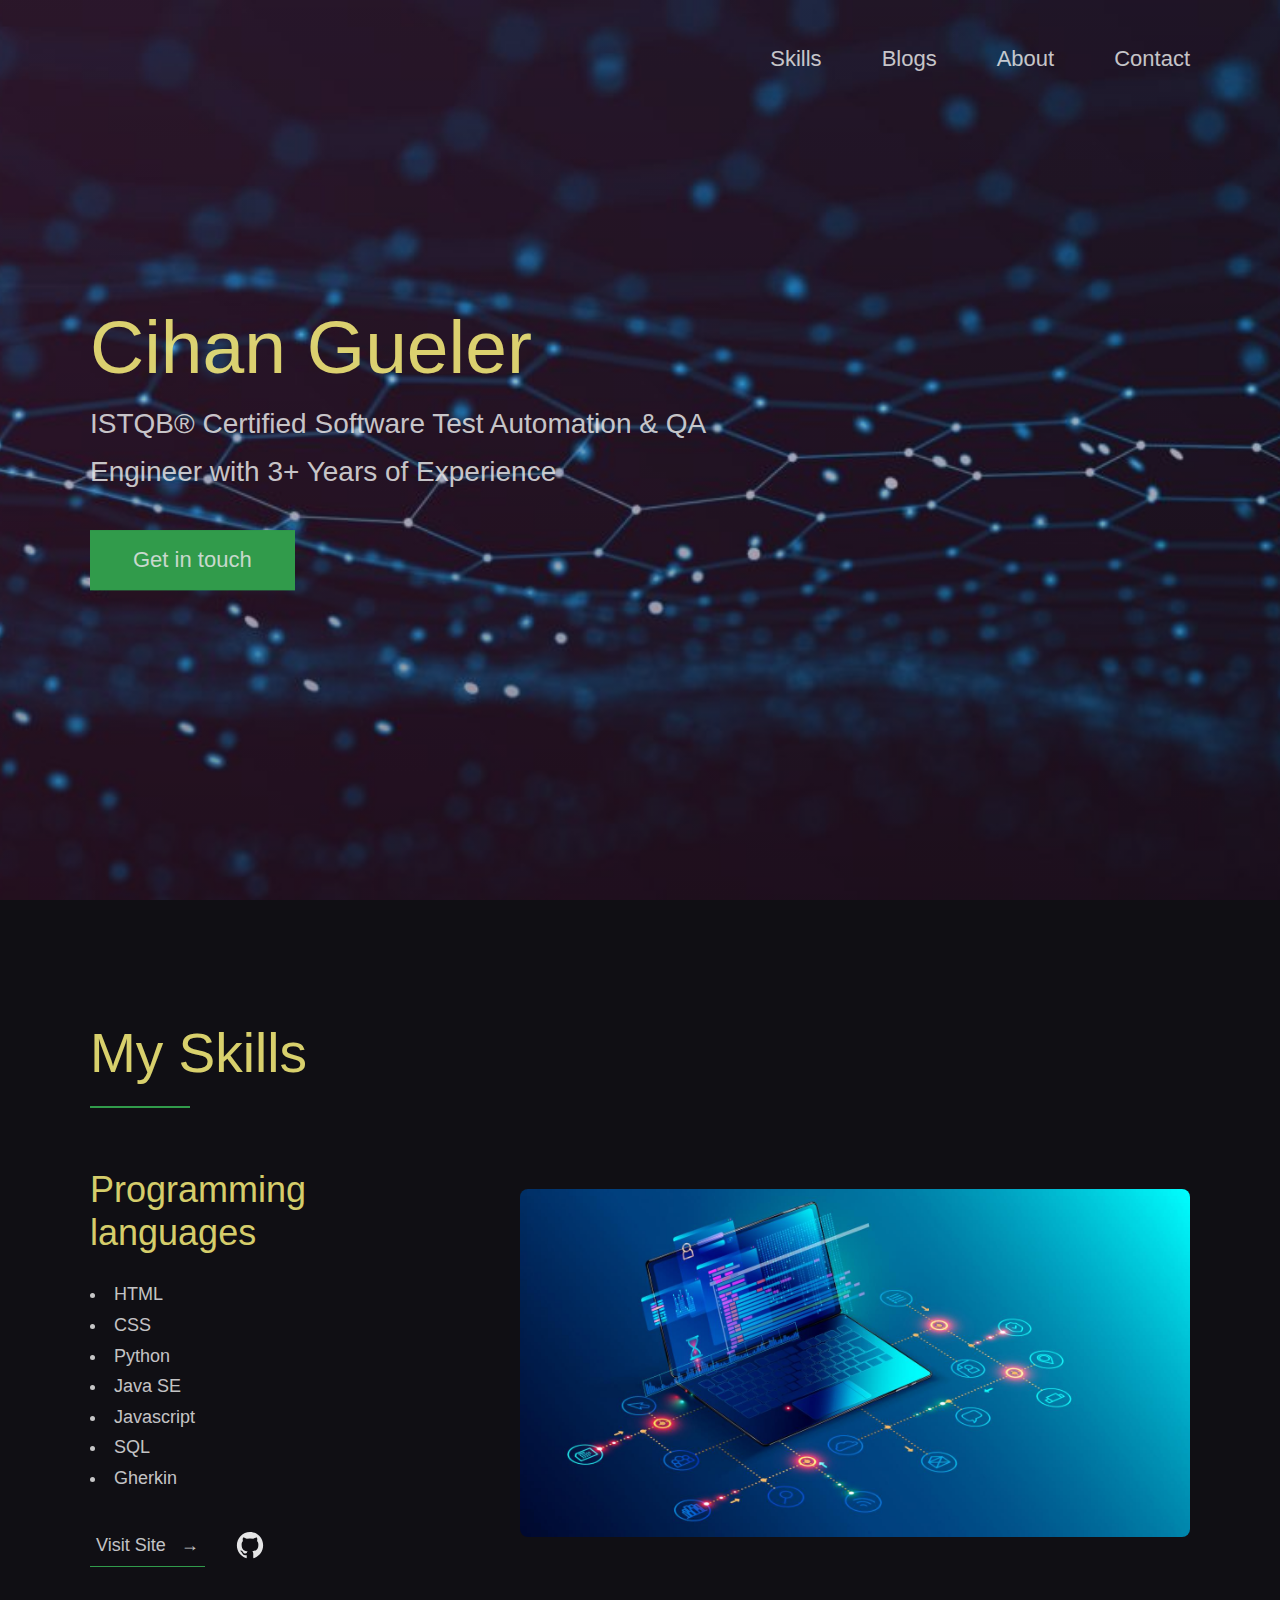
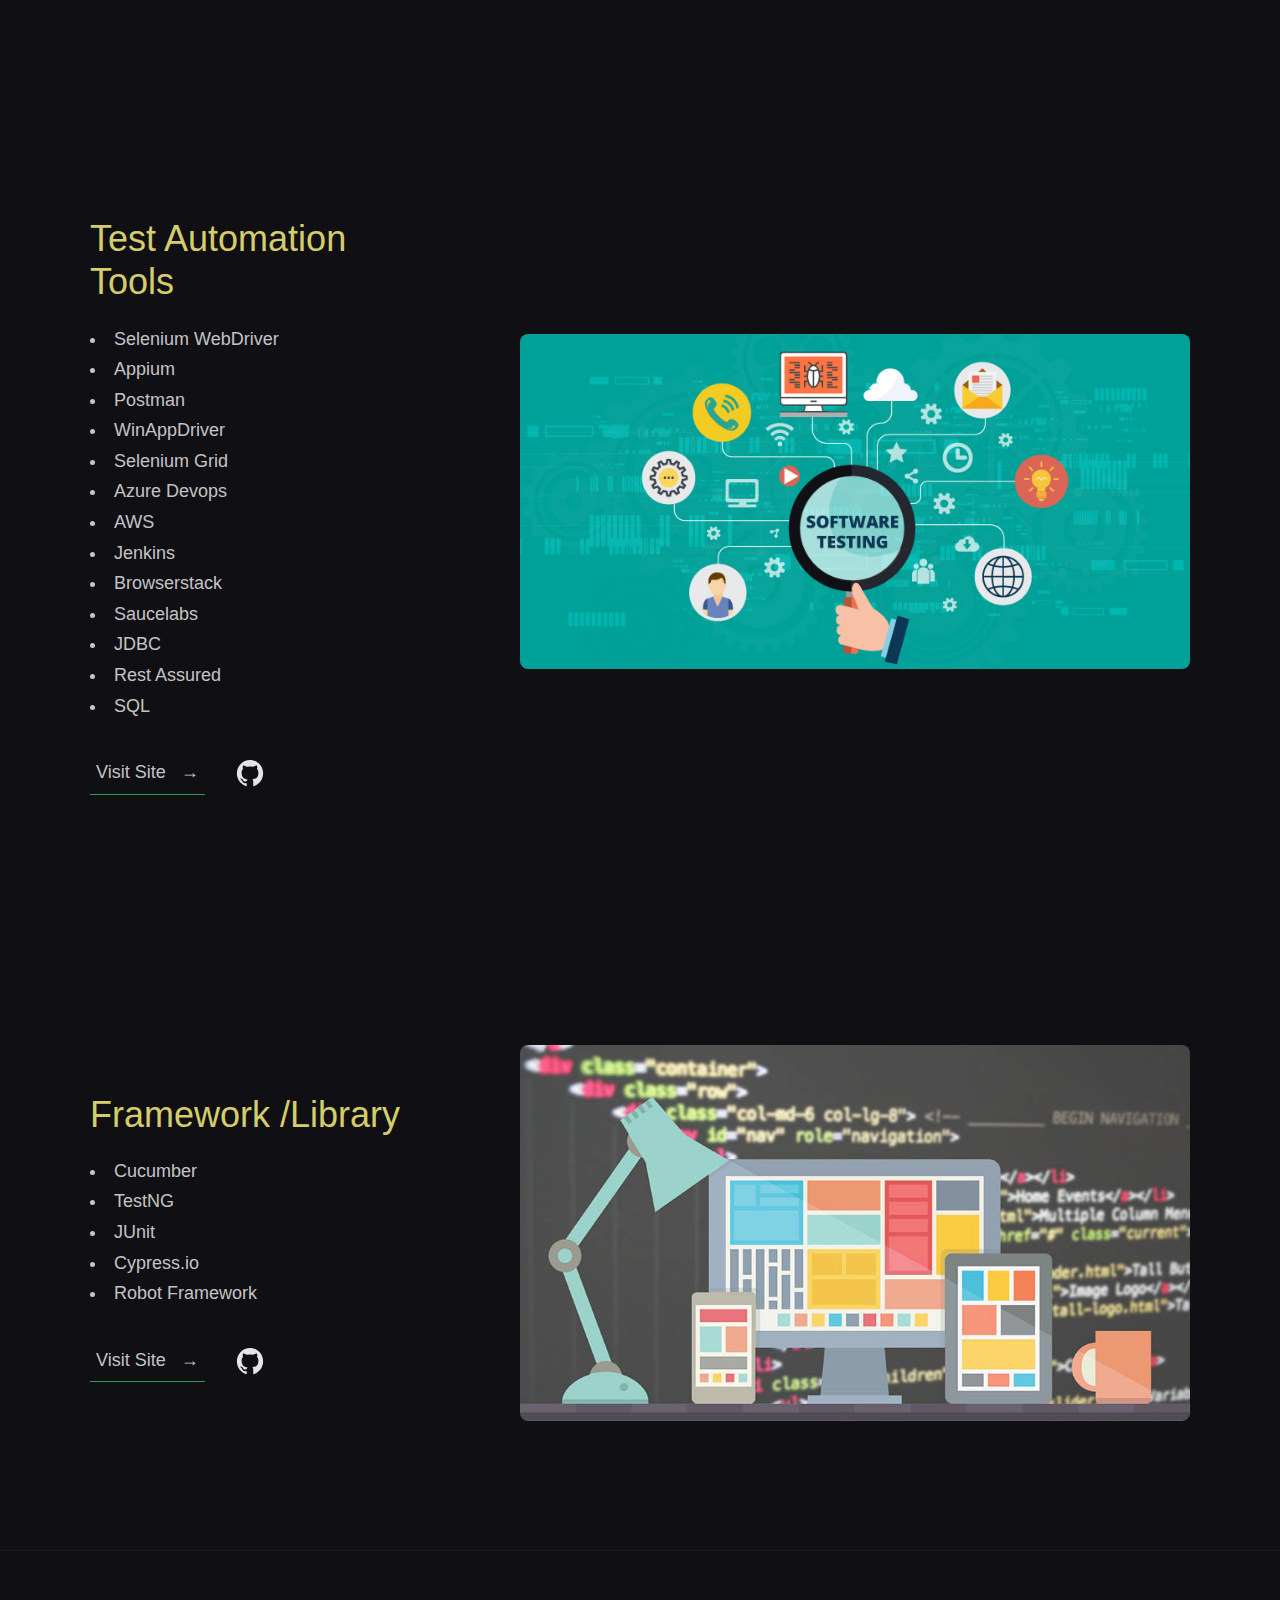
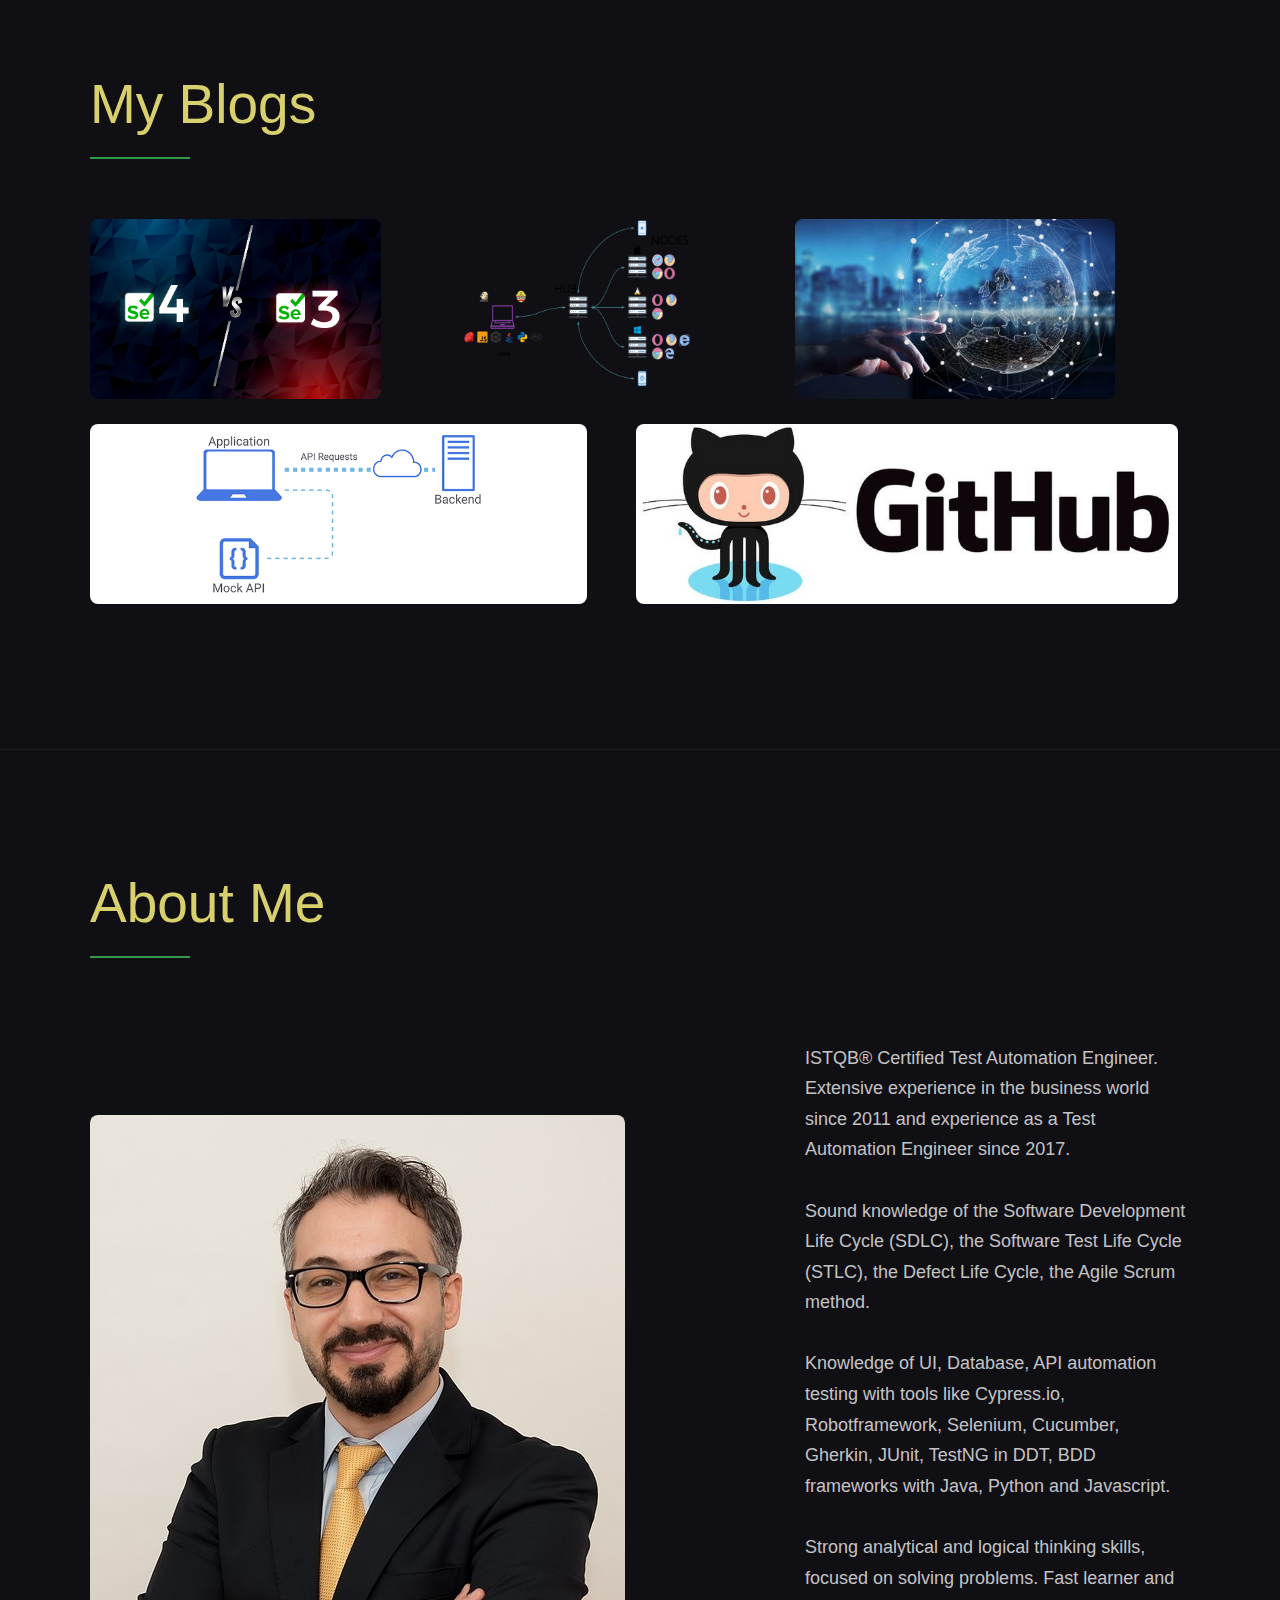
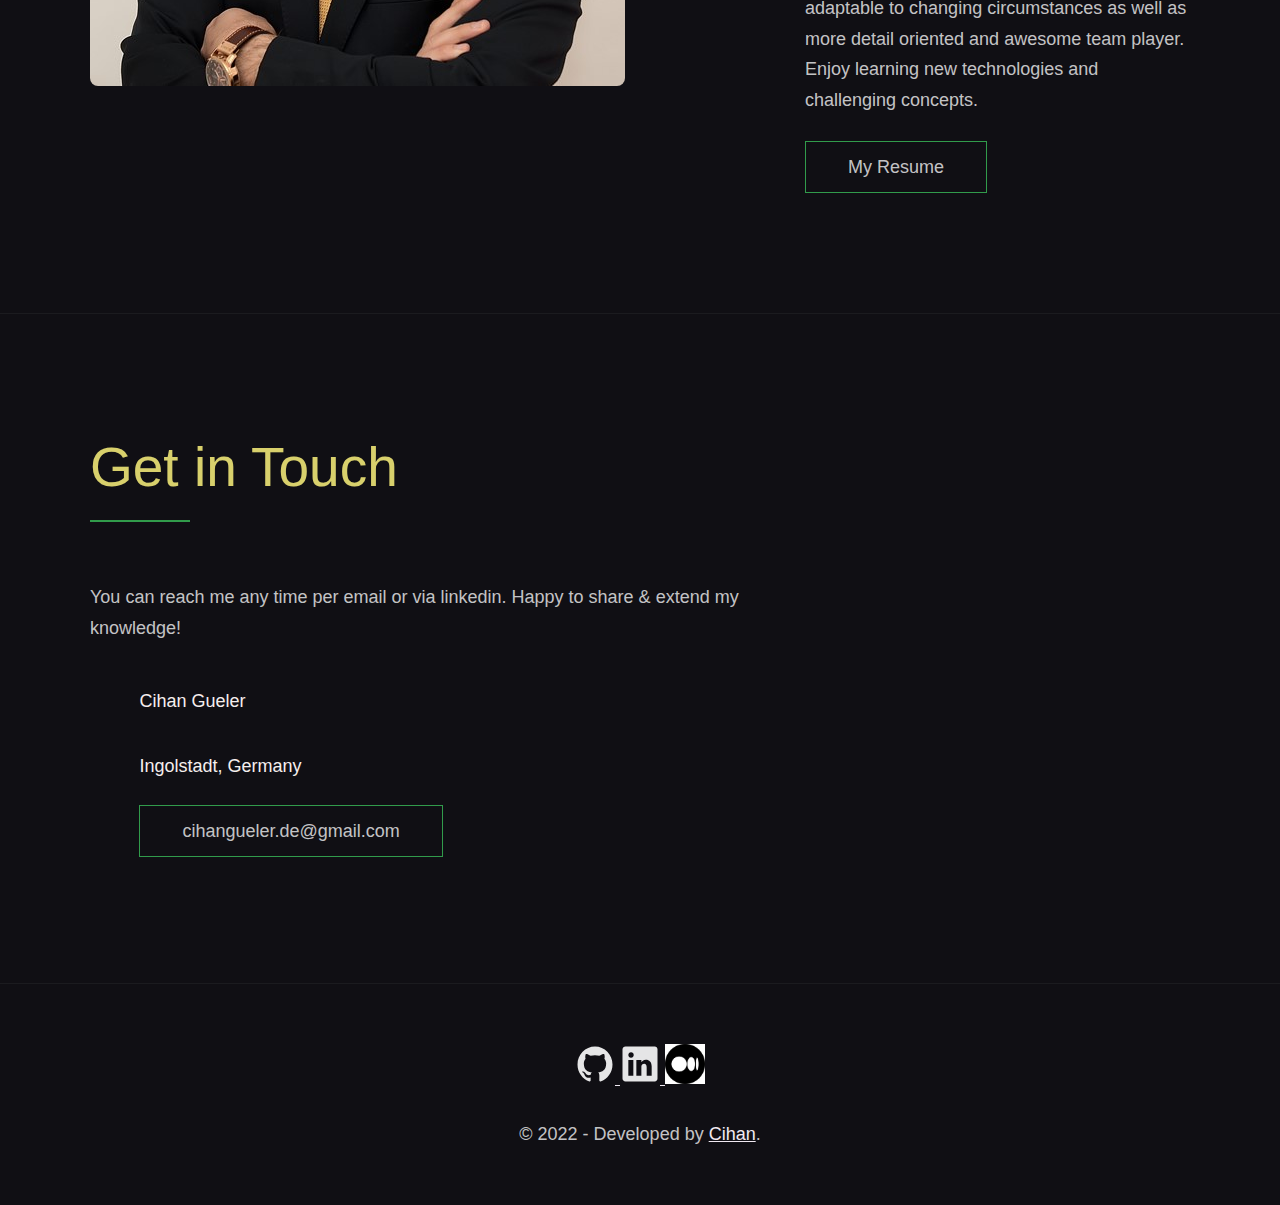
==== commit c4fdc332: "Update index.html" ====
--- a/index.html
+++ b/index.html
@@ -185,13 +185,13 @@
         <div class="about__content">
           <div class="about__text">            
             <p>              
-              ISTQB® Certified Test Automation Engineer. <br> <br> Knowledge and experience on UI, API and Database Testing. <br> <br>
+              ISTQB® Certified Test Automation Engineer.
               Extensive experience in the business world since 2011 and experience as a Test Automation Engineer since 2017. <br> <br>
               Sound knowledge of the Software Development Life Cycle (SDLC), the Software Test Life Cycle (STLC), the Defect Life Cycle, the Agile Scrum method. <br> <br>
-              Knowledge of database, API testing and automation testing with automation tools like <br> <br>
+              Knowledge of UI, Database, API automation testing with tools like
               Cypress.io, Robotframework, Selenium, Cucumber, Gherkin, JUnit, TestNG in DDT, BDD frameworks with Java, Python and Javascript. <br> <br>
-              Strong analytical and logical thinking skills, focused on solving problems. <br> <br>
-              Fast learner and adaptable to changing circumstances as well as more detail oriented and awesome team player.<br> <br>
+              Strong analytical and logical thinking skills, focused on solving problems.
+              Fast learner and adaptable to changing circumstances as well as more detail oriented and awesome team player.
               Enjoy learning new technologies and challenging concepts.
             </p>           
             <a href="https://resume-cihanguler.vercel.app/resume.html" class="btn">My Resume</a>
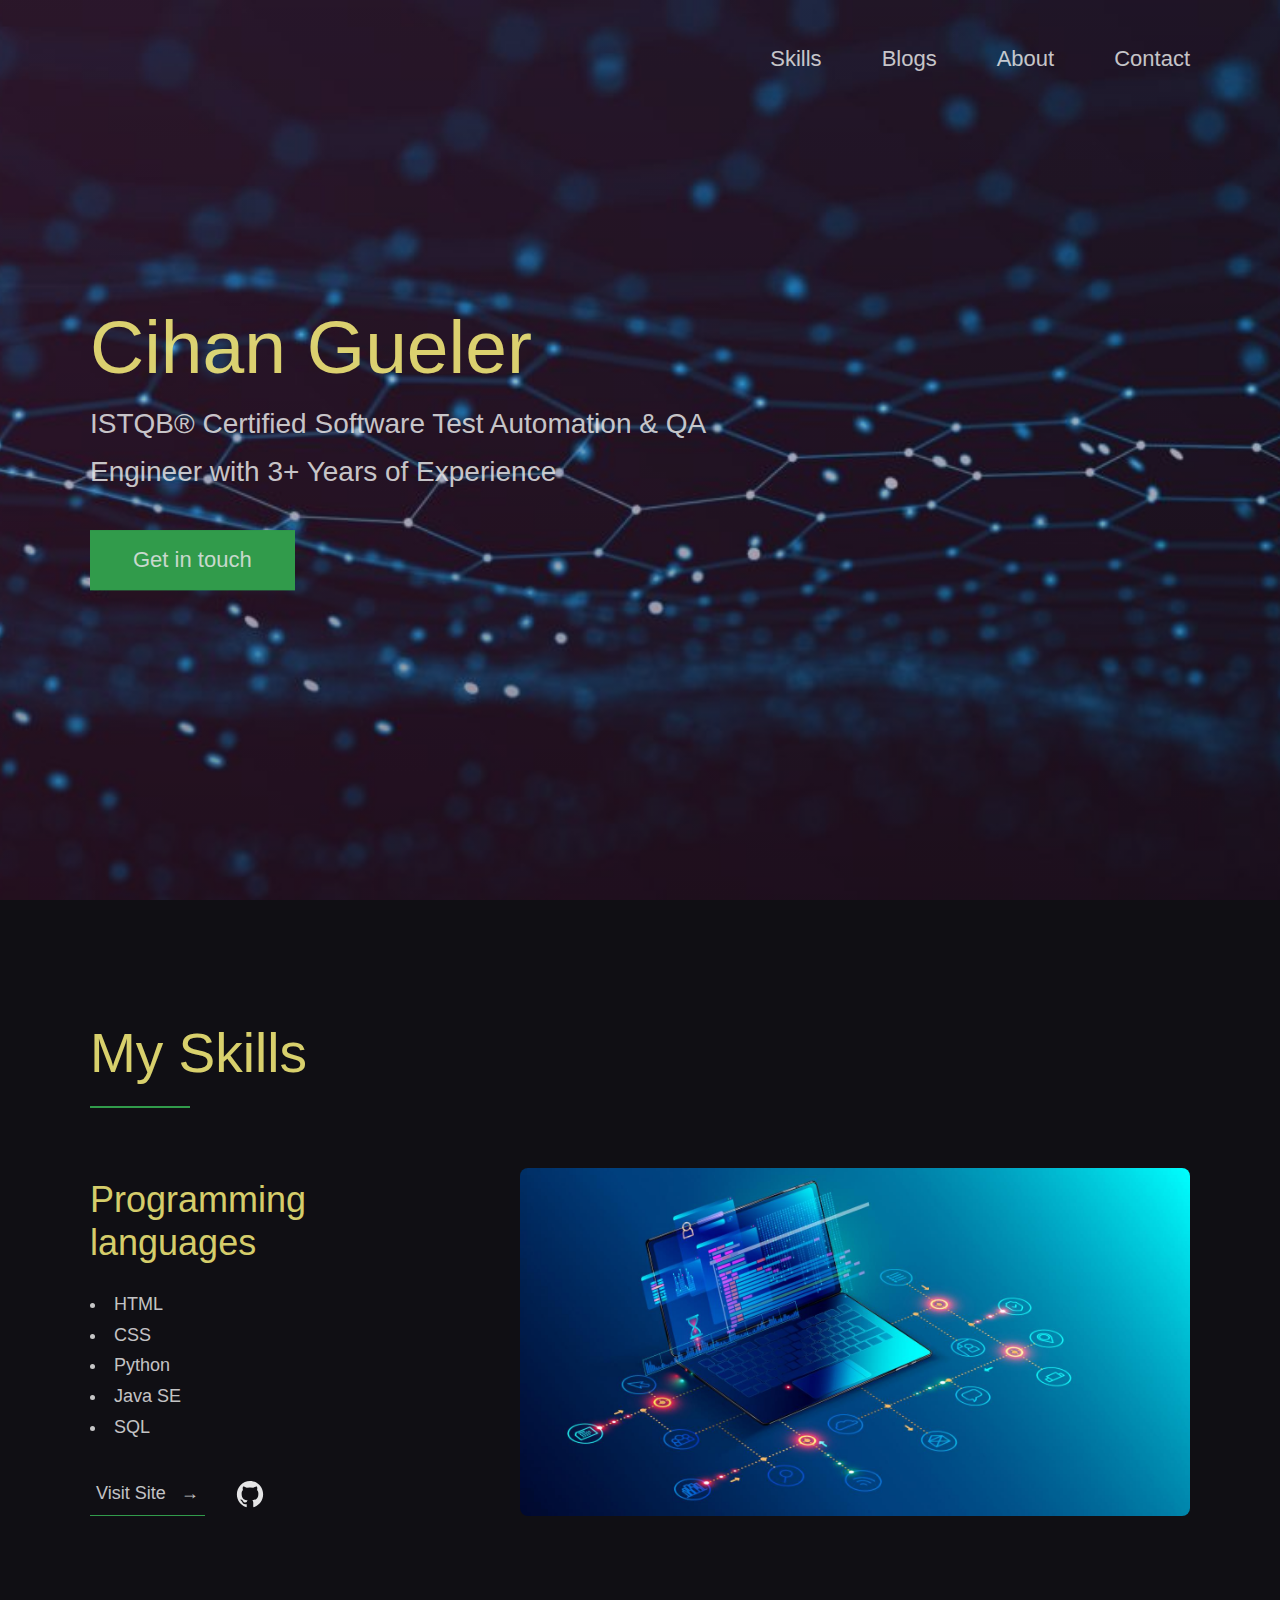
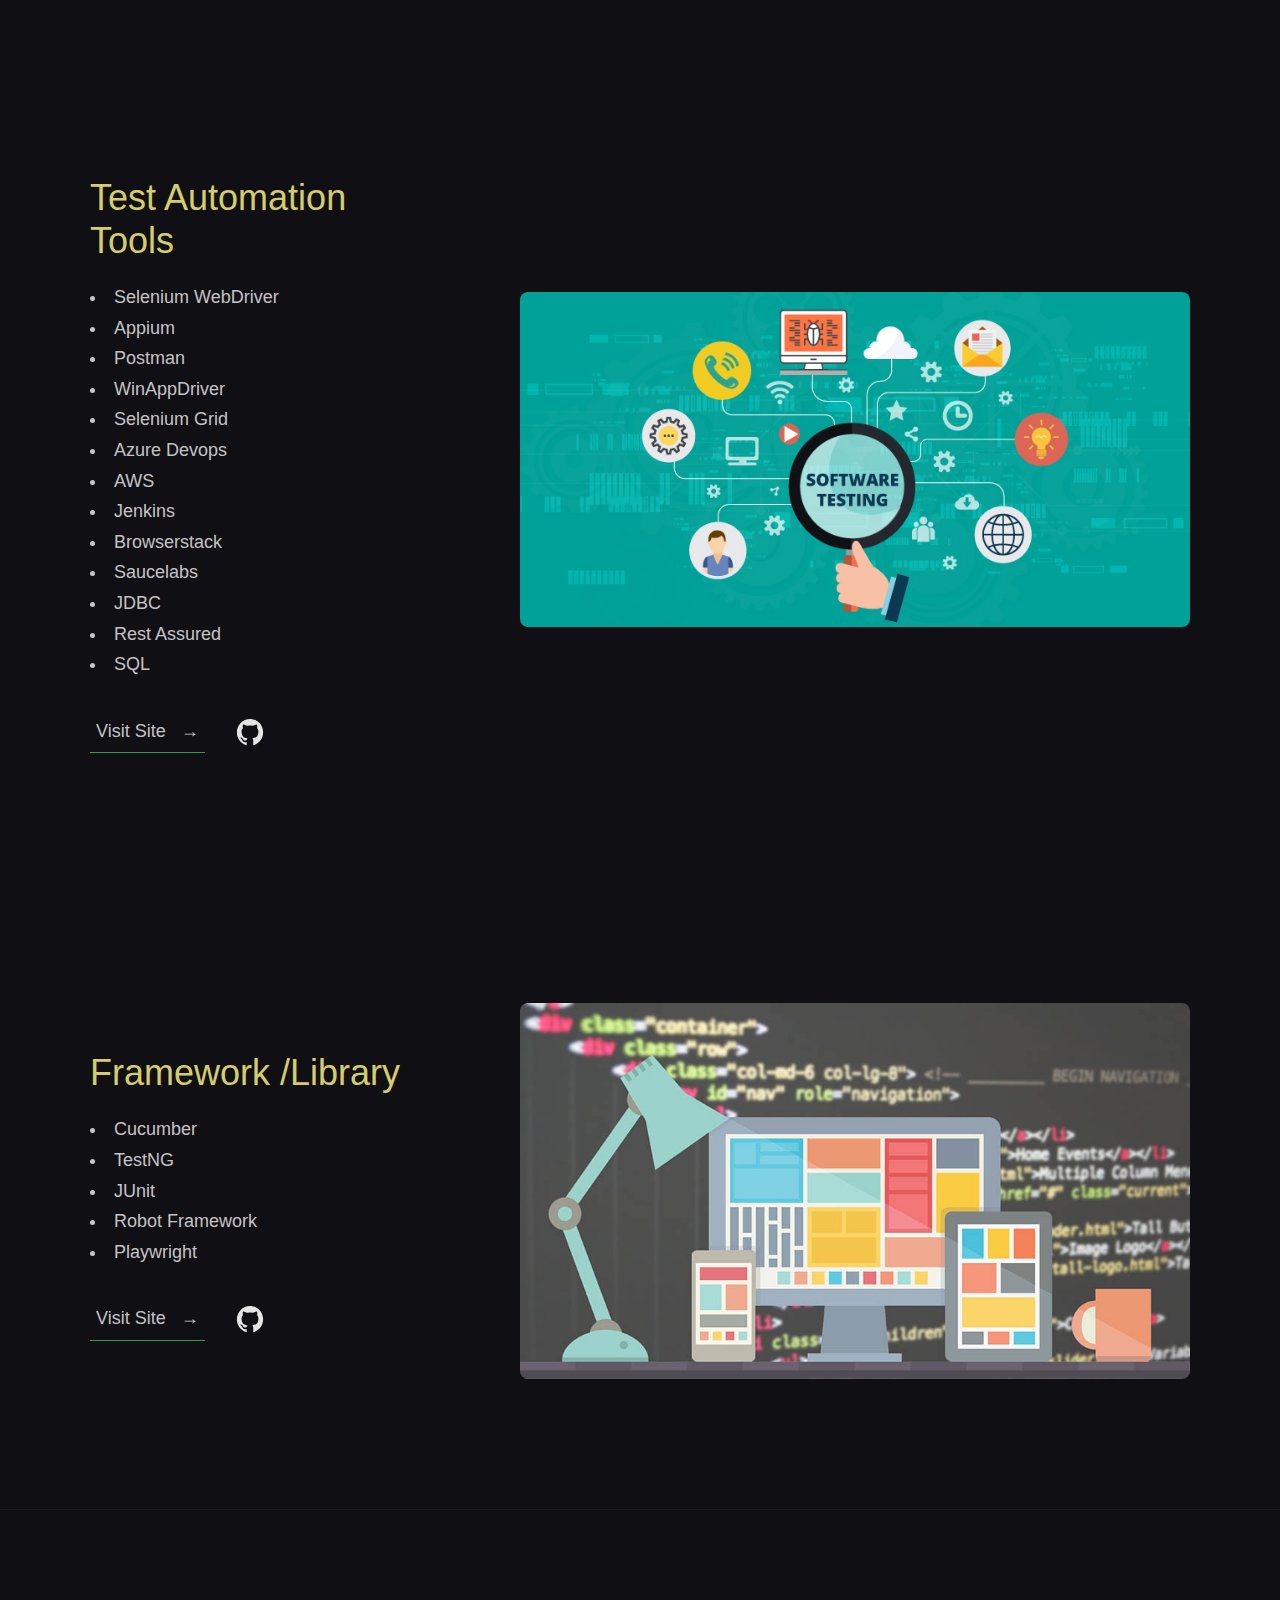
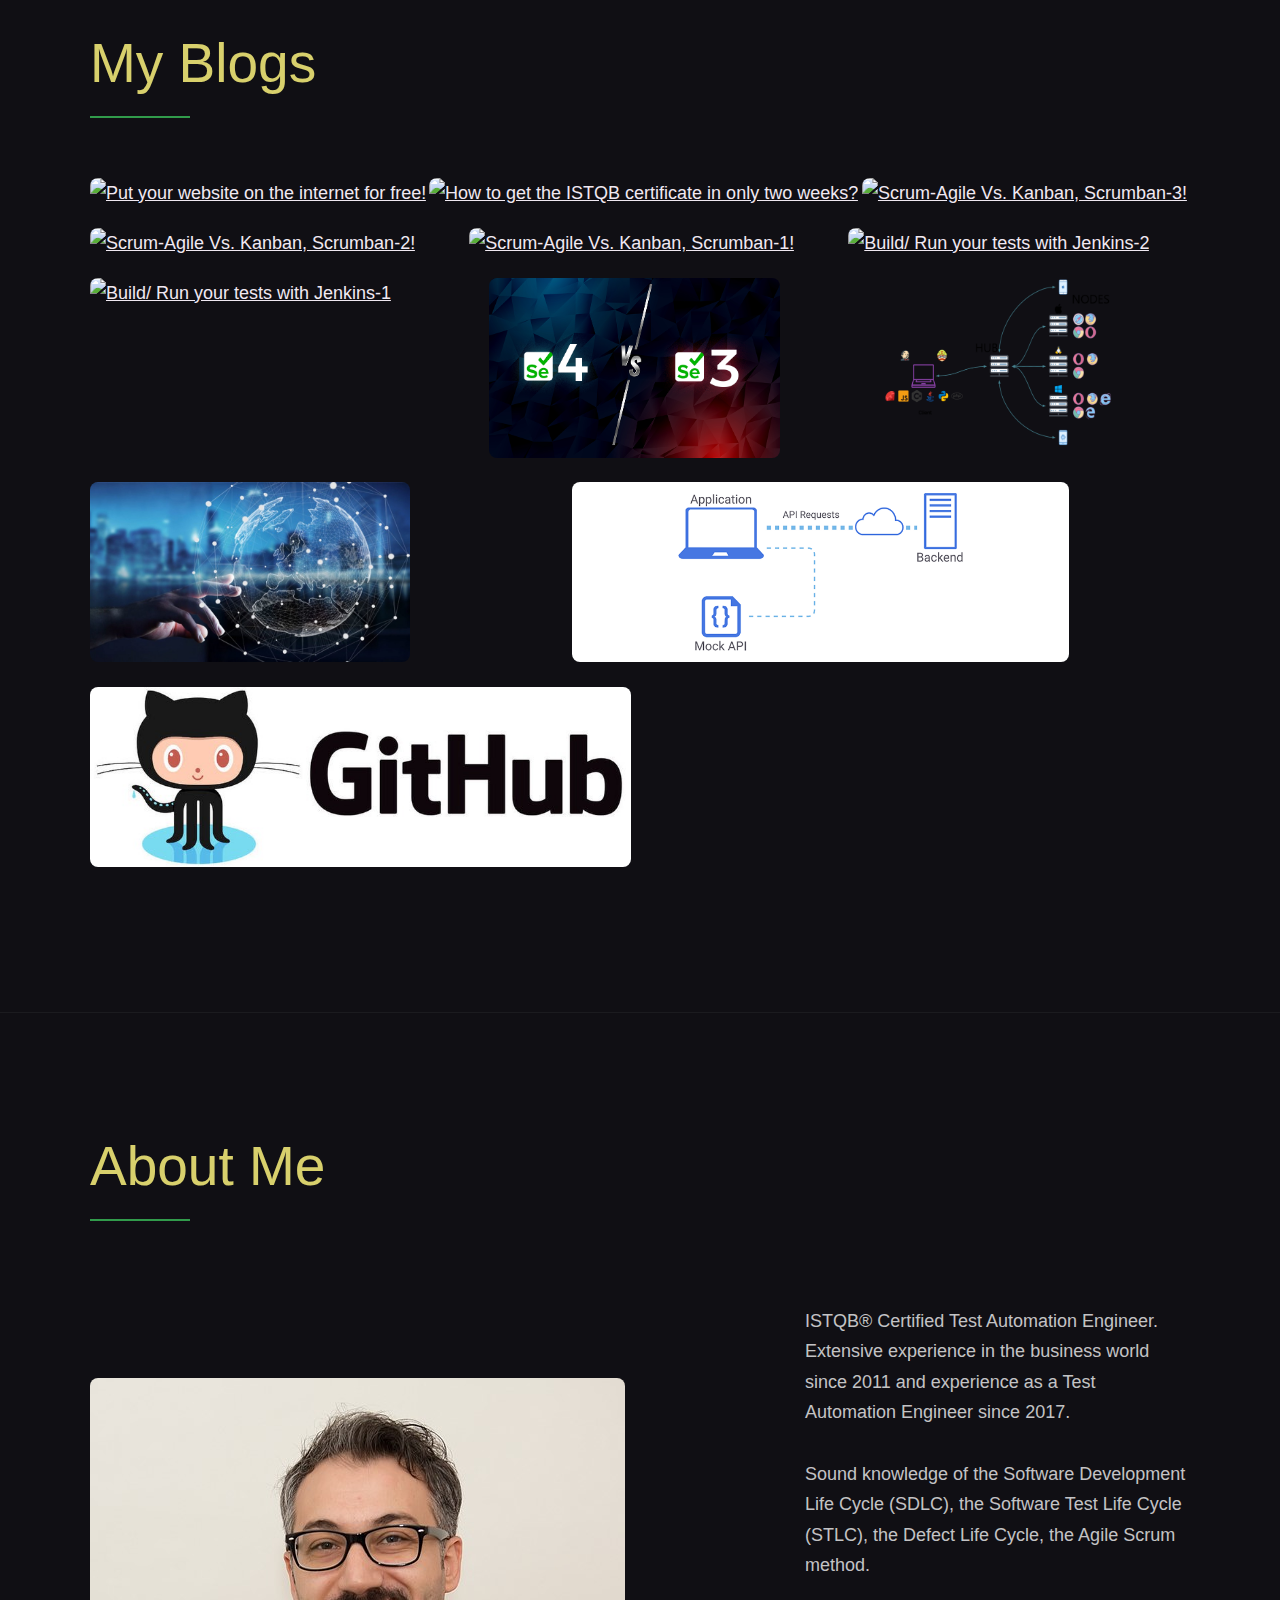
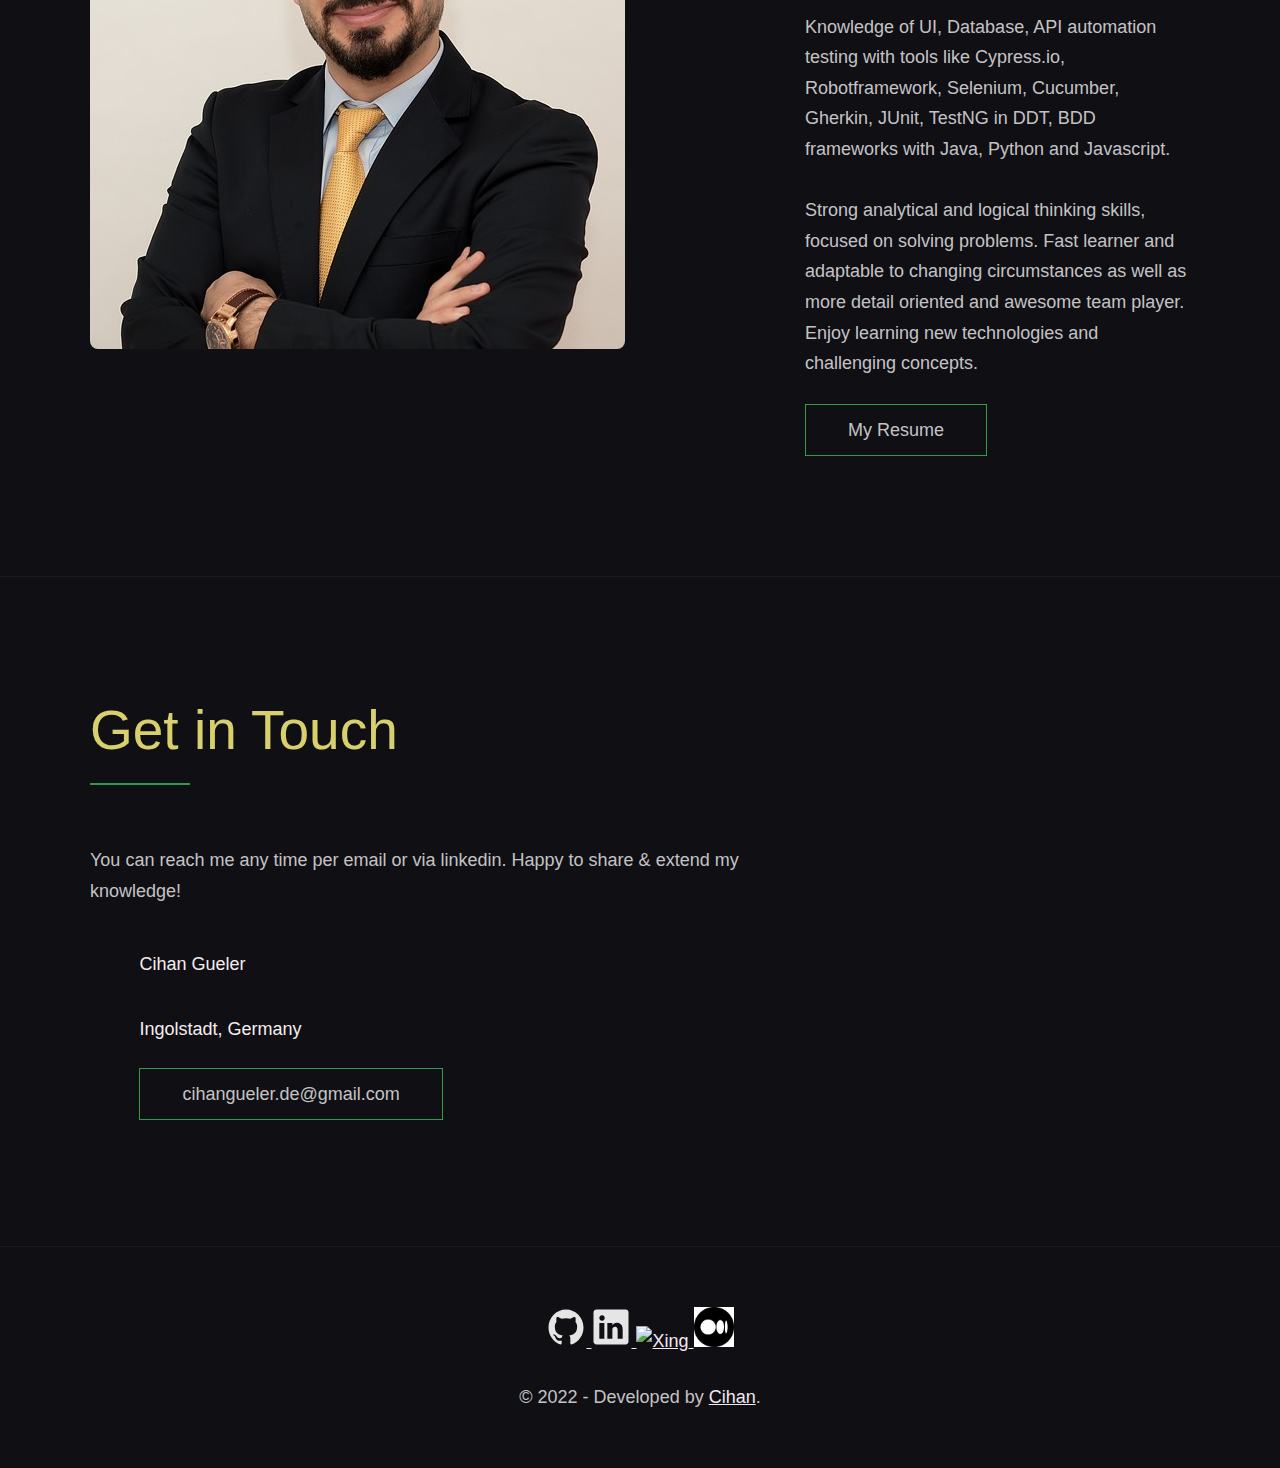
==== commit cfe8c992: "last updates" ====
--- a/index.html
+++ b/index.html
@@ -64,9 +64,7 @@
                 <li>CSS</li>
                 <li>Python</li>
                 <li>Java SE</li>
-                <li>Javascript</li>
                 <li>SQL</li>
-                <li>Gherkin</li>
               </ul>
 
               <div class="work__links">
@@ -125,8 +123,8 @@
                 <li>Cucumber</li>
                 <li>TestNG</li>
                 <li>JUnit</li>
-                <li>Cypress.io</li>
-                <li>Robot Framework</li> 
+                <li>Robot Framework</li>
+                <li>Playwright</li>  
               </ul>
 
               <div class="work__links">
@@ -152,6 +150,34 @@
       <div class="row">
         <h2>My Blogs</h2>
         <div class="client__logos">
+            <a href="https://medium.com/@cihanguler/put-your-website-on-the-internet-for-free-50b6ebd080b9" title="View Blog" target="_blank">
+              <figure><class=><img src="img/vercel.png" class="client__logo" title="Put your website on the internet for free!" alt="Put your website on the internet for free!"></class=></figure>
+            </a> 
+            <p><p/> 
+              <a href="https://medium.com/@cihanguler/how-to-get-the-istqb-certificate-in-only-two-weeks-a6deca675066" title="View Blog" target="_blank">
+                <figure><class=><img src="img/istqb.png" class="client__logo" title="How to get the ISTQB certificate in only two weeks?" alt="How to get the ISTQB certificate in only two weeks?"></class=></figure>
+              </a> 
+              <p><p/> 
+          <a href="https://medium.com/@cihanguler/scrum-agile-vs-kanban-scrumban-3-49efd090c8ef" title="View Blog" target="_blank">
+            <figure><class=><img src="img/scrumban.png" class="client__logo" title="Scrum-Agile Vs. Kanban, Scrumban-3!" alt="Scrum-Agile Vs. Kanban, Scrumban-3!"></class=></figure>
+          </a> 
+          <p><p/> 
+            <a href="https://medium.com/@cihanguler/scrum-agile-vs-kanban-scrumban-2-3274cd7d01f8" title="View Blog" target="_blank">
+              <figure><class=><img src="img/scrumban.png" class="client__logo" title="Scrum-Agile Vs. Kanban, Scrumban-2!" alt="Scrum-Agile Vs. Kanban, Scrumban-2!"></class=></figure>
+            </a> 
+            <p><p/> 
+              <a href="https://medium.com/@cihanguler/scrum-agile-vs-kanban-scrumban-1-5cfb2ed832b4" title="View Blog" target="_blank">
+                <figure><class=><img src="img/scrumban.png" class="client__logo" title="Scrum-Agile Vs. Kanban, Scrumban-1!" alt="Scrum-Agile Vs. Kanban, Scrumban-1!"></class=></figure>
+              </a> 
+              <p><p/> 
+          <a href="https://medium.com/@cihanguler/build-run-your-tests-with-jenkins-2-301953b98981" title="View Blog" target="_blank">
+            <figure><class=><img src="img/jenkins.png" class="client__logo" title="Build/ Run your tests with Jenkins-2" alt="Build/ Run your tests with Jenkins-2"></class=></figure>
+          </a> 
+          <p><p/> 
+            <a href="https://medium.com/@cihanguler/build-run-your-tests-with-jenkins-1-5a97865ef055" title="View Blog" target="_blank">
+              <figure><class=><img src="img/jenkins.png" class="client__logo" title="Build/ Run your tests with Jenkins-1" alt="Build/ Run your tests with Jenkins-1"></class=></figure>
+            </a> 
+            <p><p/> 
           <a href="https://medium.com/@cihanguler/software-test-automation-with-selenium-4-the-new-features-1038df322c45" title="View Blog" target="_blank">
             <figure><class=><img src="img/Selenium3-VS-Selenium4.png" class="client__logo" title="Selenium 4 new features" alt="Selenium 4 new features"></class=></figure>
           </a> 
@@ -242,8 +268,11 @@
           <a href="https://github.com/cihanguler" title="Link to Github Profile">
             <img src="img/github.svg" class="footer__social-image" alt="Github">
           </a>
-          <a href="https://linkedin.com/in/cihangueler" title="Link to Linkedin Profile" >
+          <a href="https://www.linkedin.com/in/cihan-g%C3%BCler-9b7917256/" title="Link to Linkedin Profile" >
             <img src="img/linkedin.svg" class="footer__social-image" alt="Linkedin">
+          </a>
+          <a href="https://www.xing.com/profile/Cihan_Gueler7/cv" title="Link to Xing Profile" >
+            <img src="img/xing.png" class="footer__social-image" alt="Xing">
           </a>
           <a href="https://medium.com/@cihanguler" title="Link to Medium Profile" >
             <img src="img/medium.png" class="footer__social-image" alt="Medium">
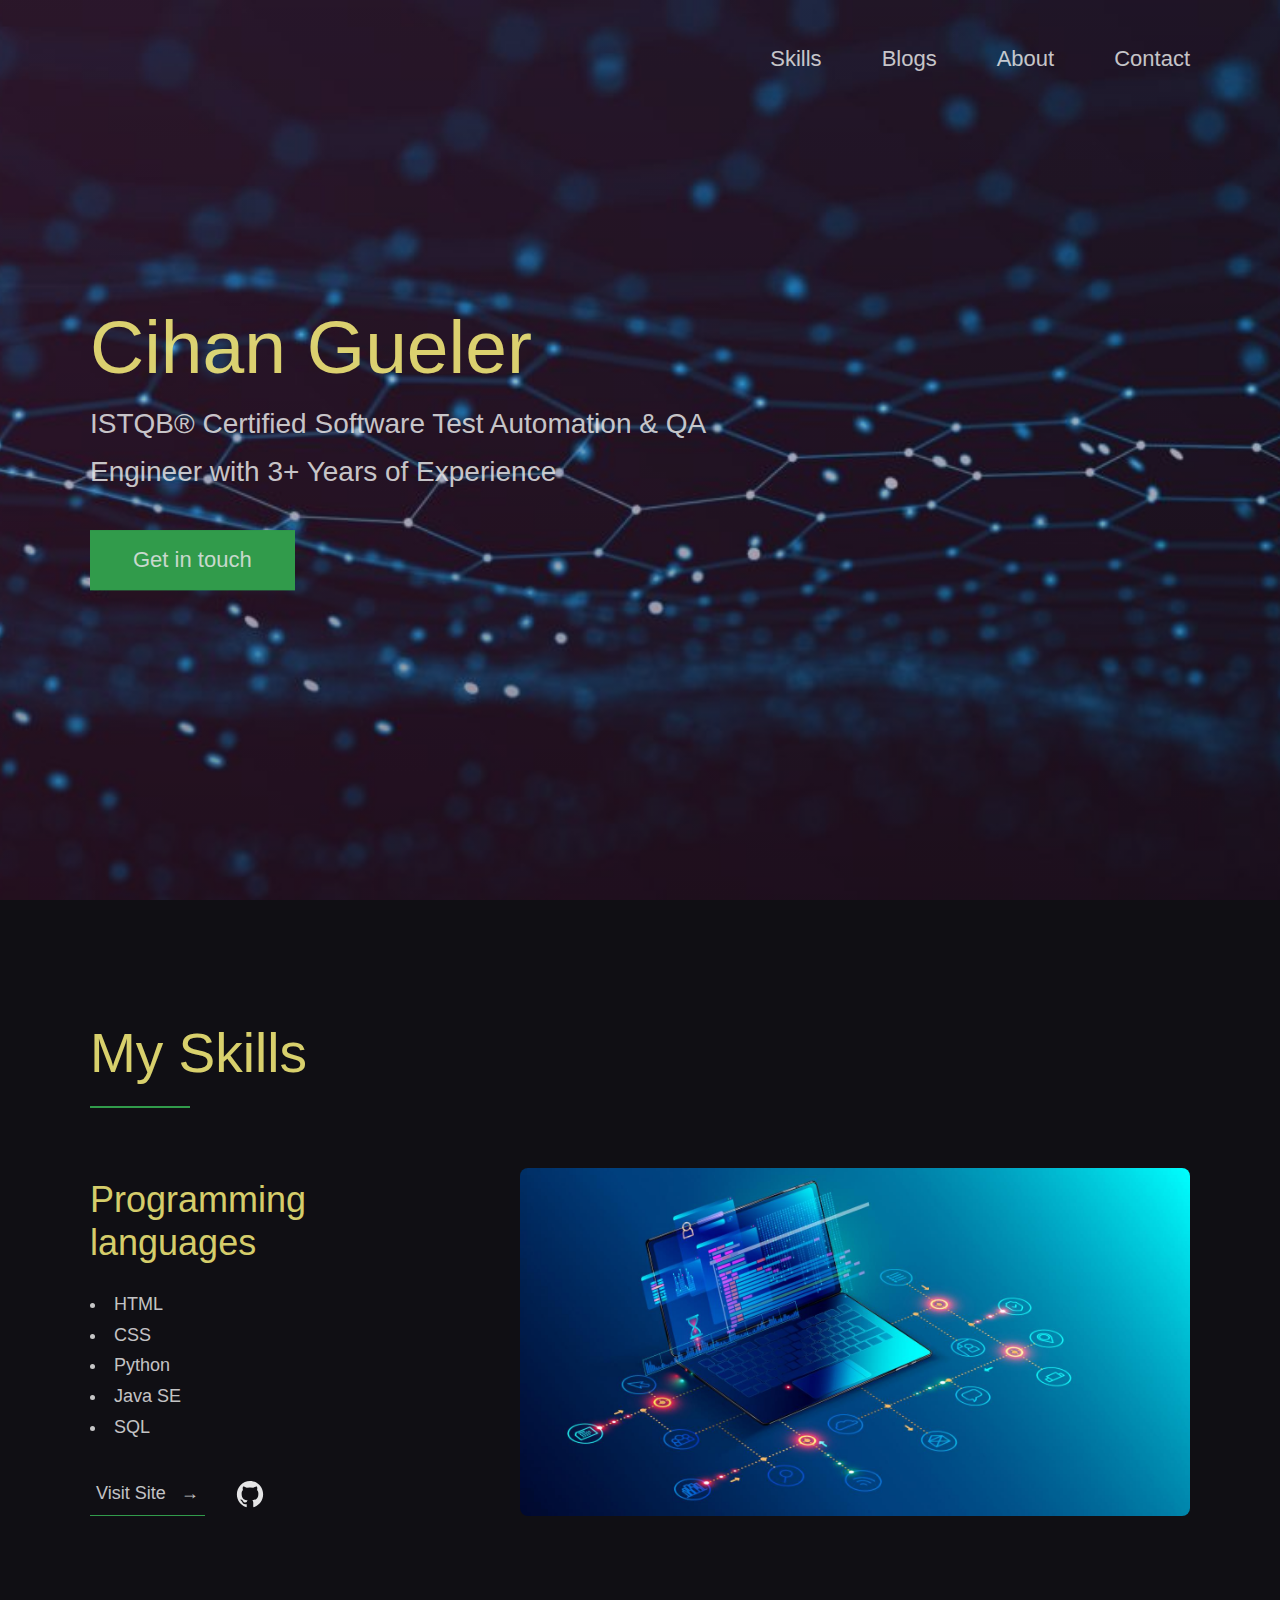
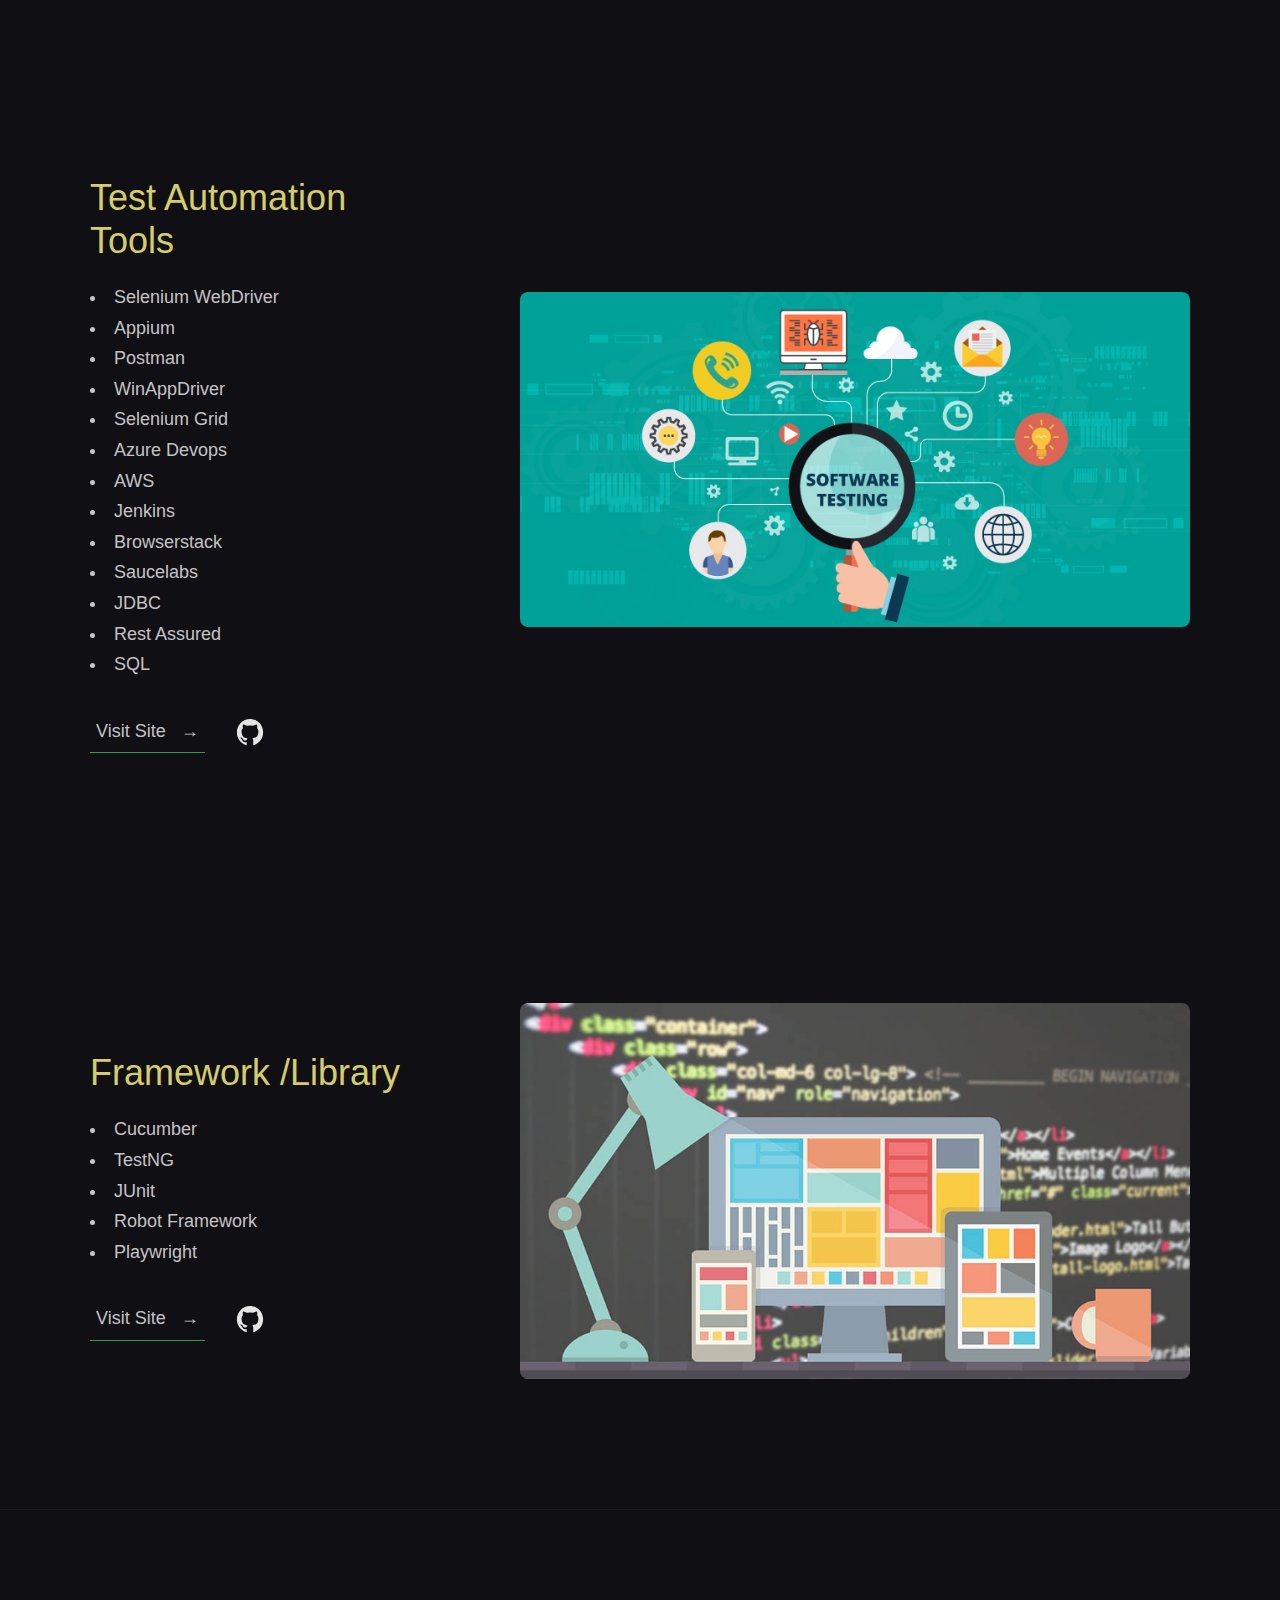
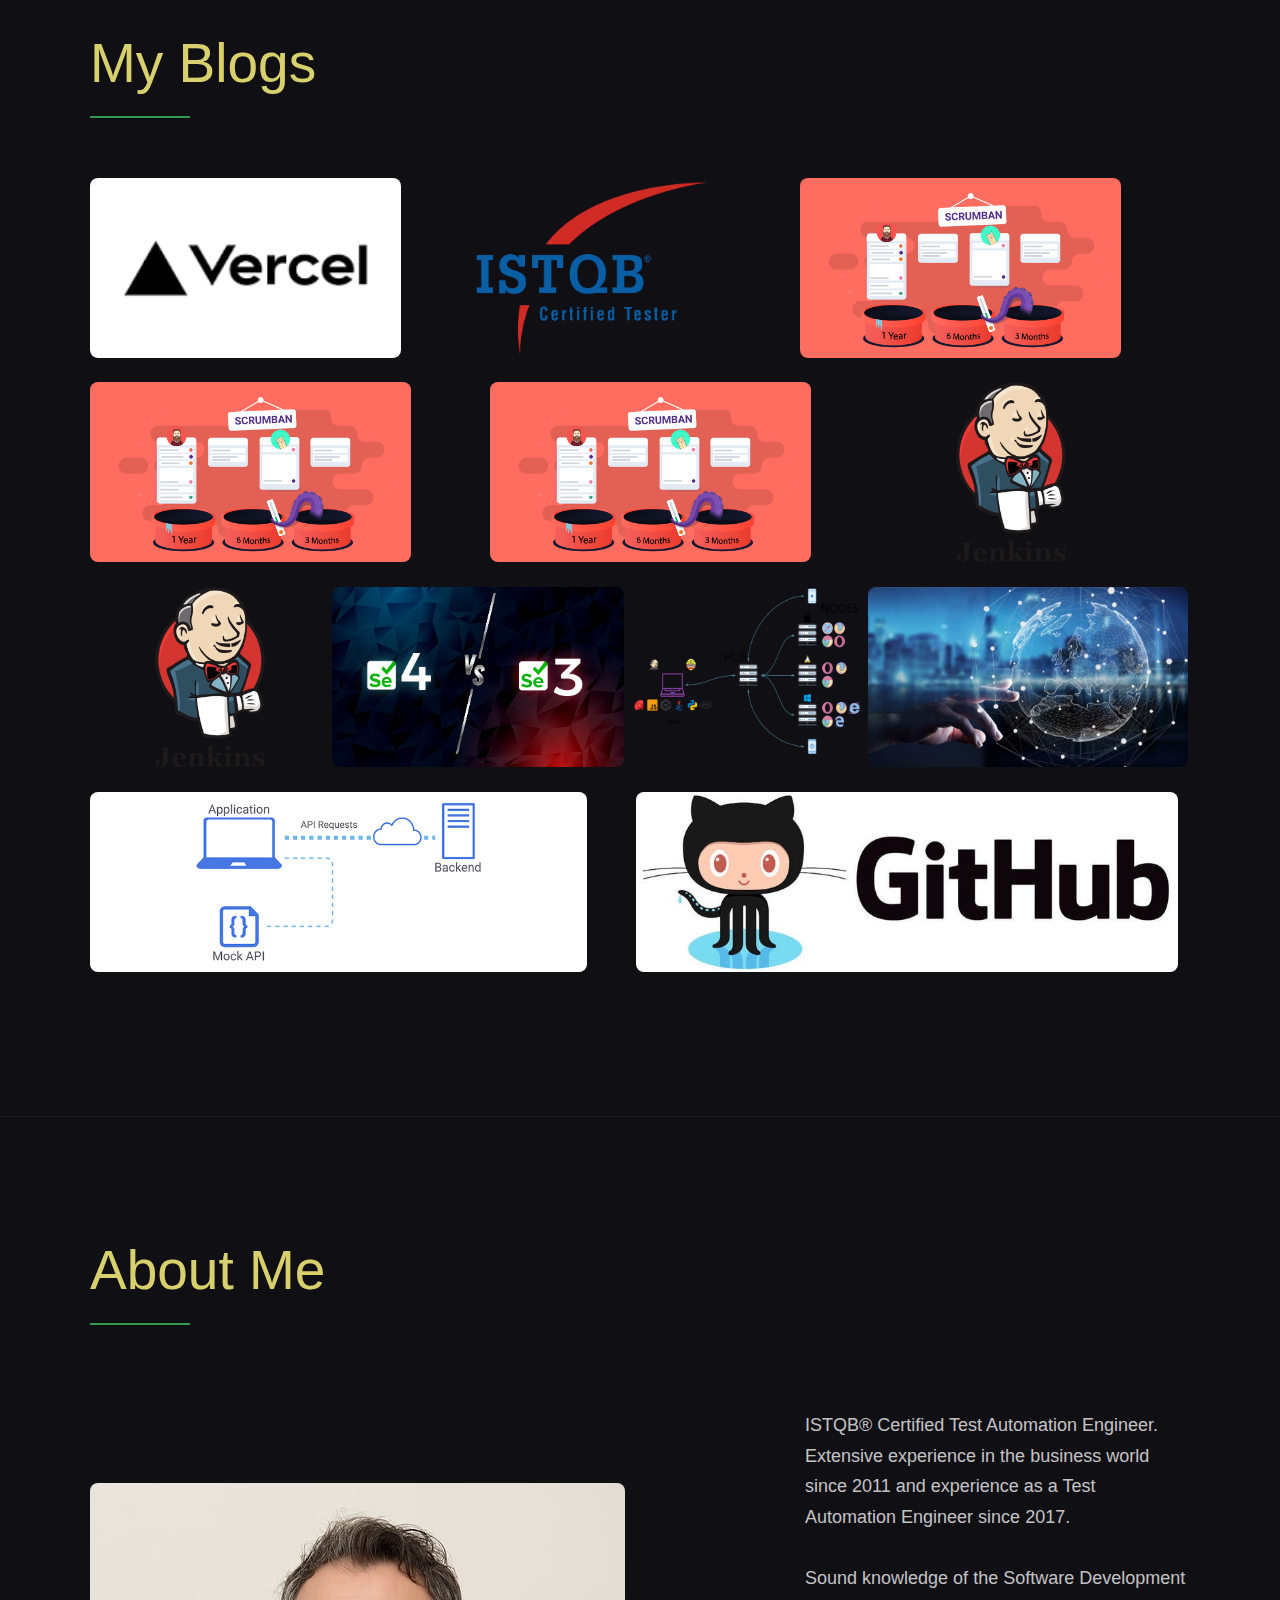
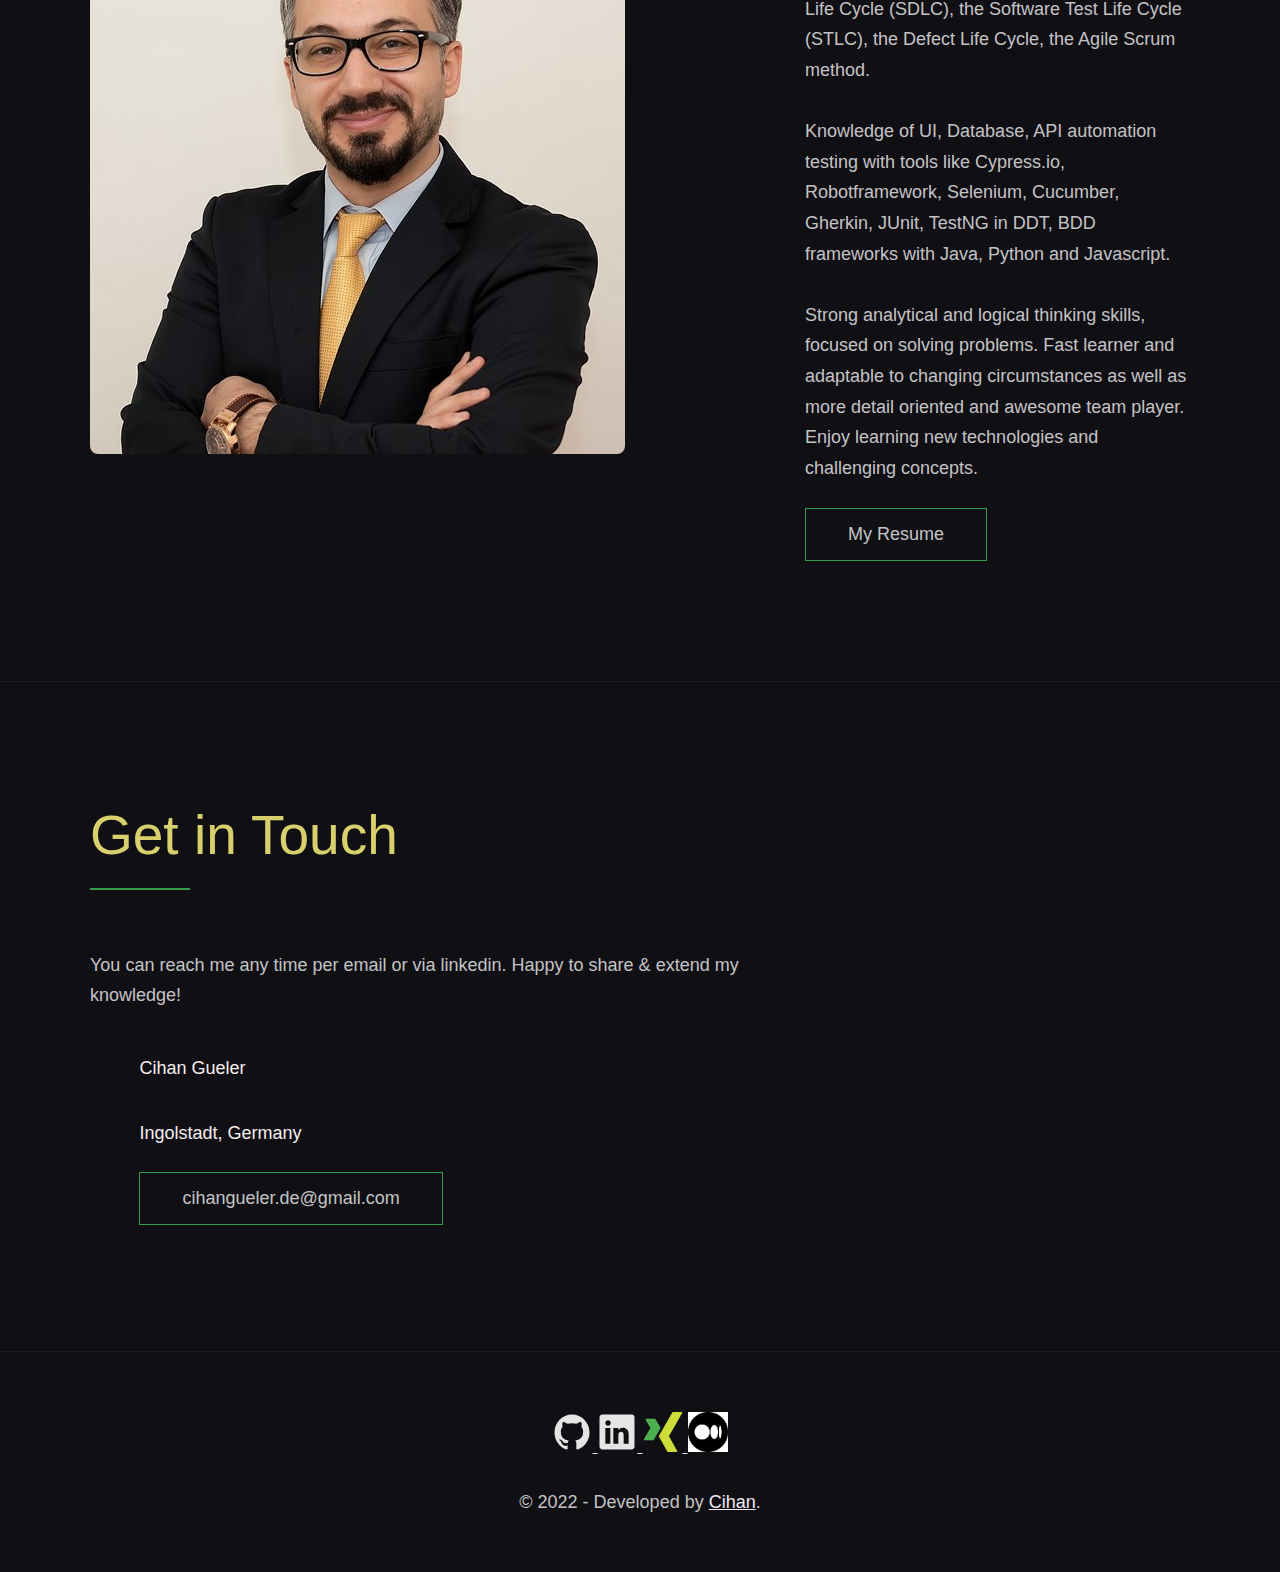
==== commit 754989e9: "linkedin and xing links updates" ====
--- a/index.html
+++ b/index.html
@@ -268,10 +268,10 @@
           <a href="https://github.com/cihanguler" title="Link to Github Profile">
             <img src="img/github.svg" class="footer__social-image" alt="Github">
           </a>
-          <a href="https://www.linkedin.com/in/cihan-g%C3%BCler-9b7917256/" title="Link to Linkedin Profile" >
+          <a href="https://www.linkedin.com/in/cihan-gueler-9b7917256/" title="Link to Linkedin Profile" >
             <img src="img/linkedin.svg" class="footer__social-image" alt="Linkedin">
           </a>
-          <a href="https://www.xing.com/profile/Cihan_Gueler7/cv" title="Link to Xing Profile" >
+          <a href="https://www.xing.com/profile/Cihan_Gueler8/cv" title="Link to Xing Profile" >
             <img src="img/xing.png" class="footer__social-image" alt="Xing">
           </a>
           <a href="https://medium.com/@cihanguler" title="Link to Medium Profile" >
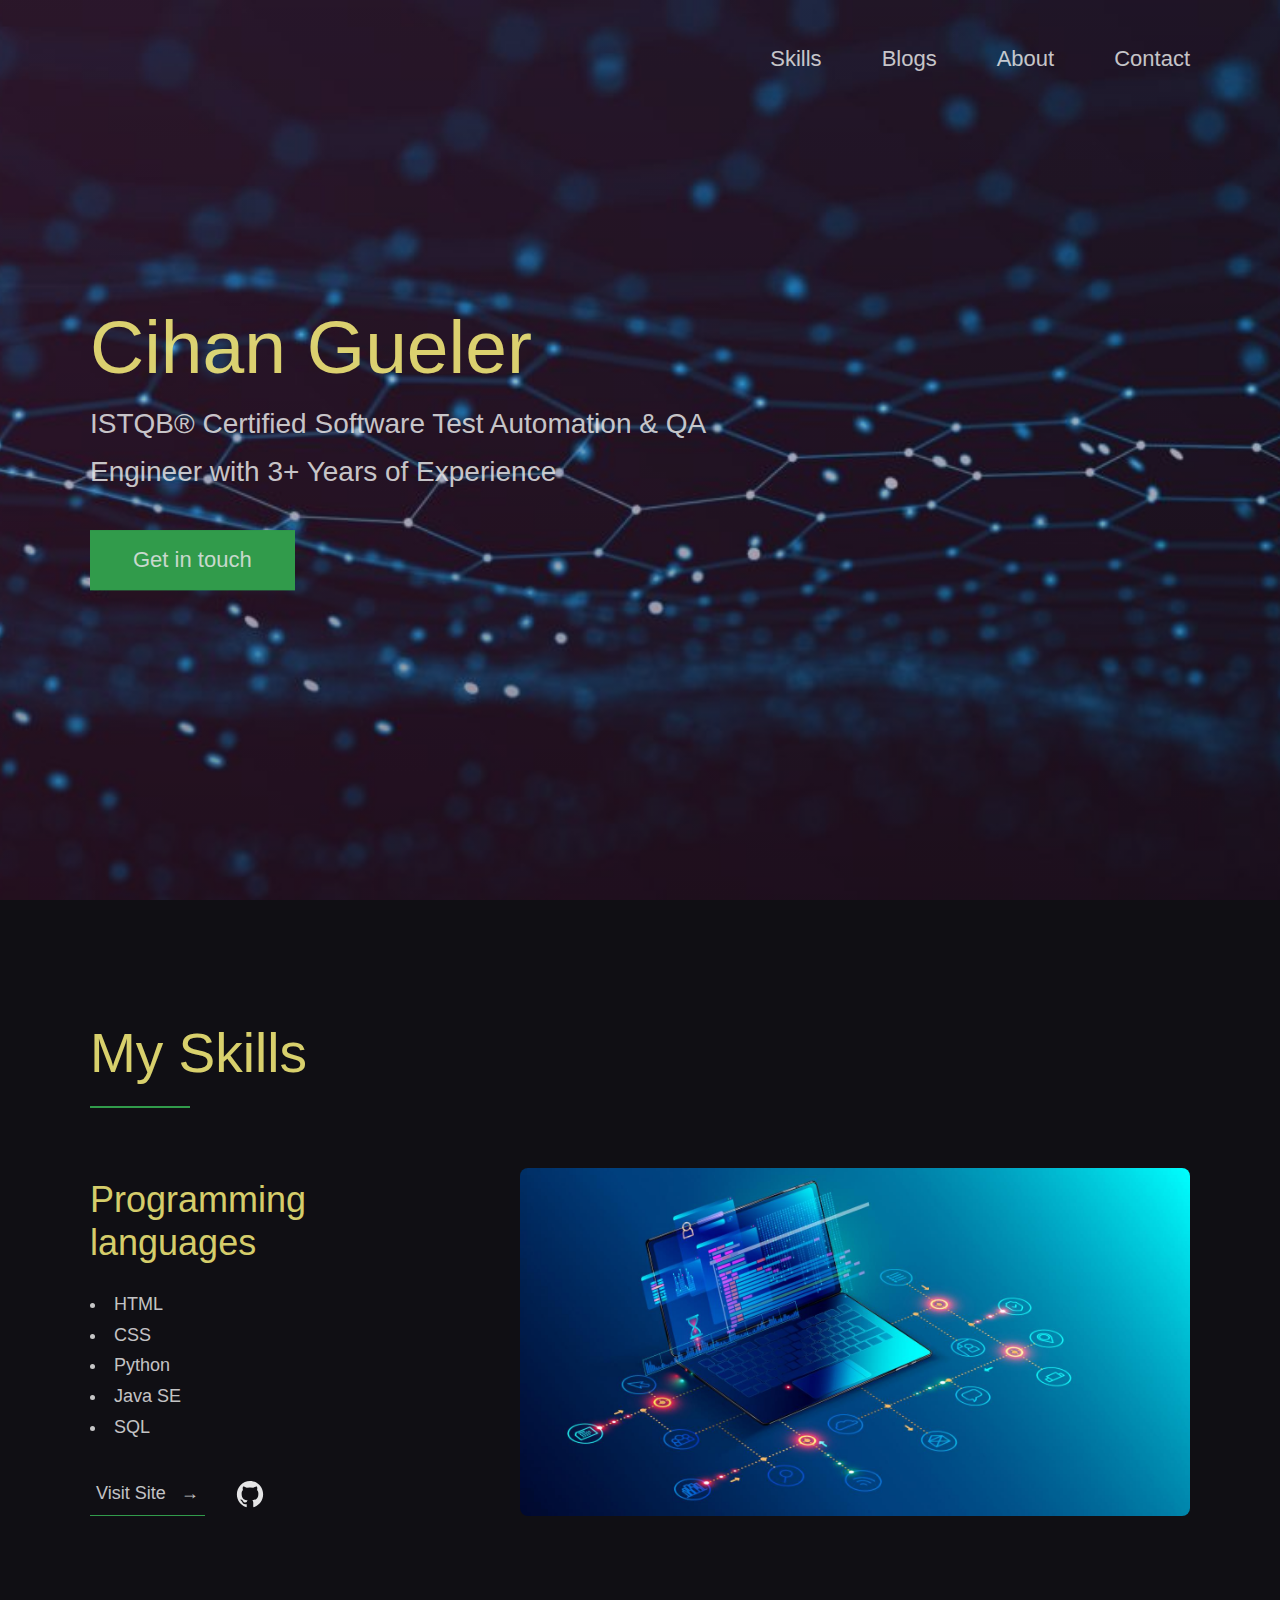
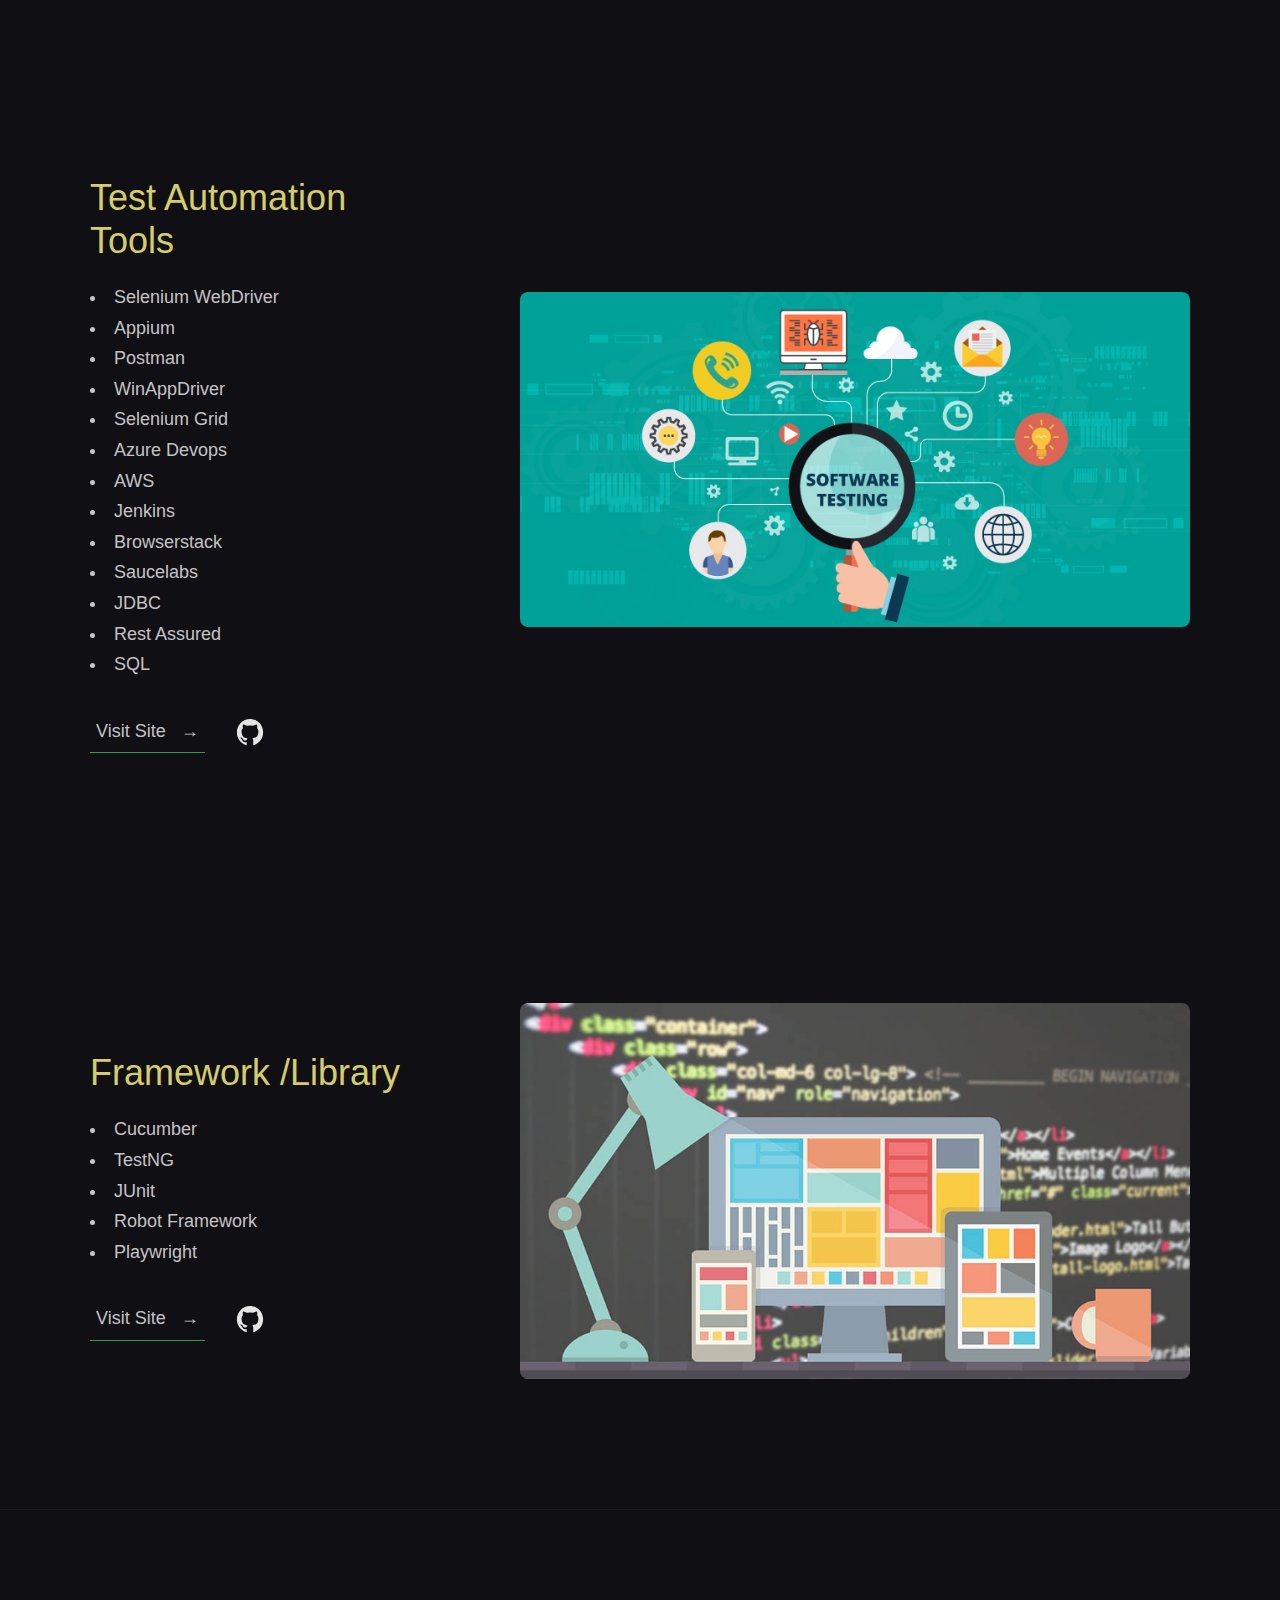
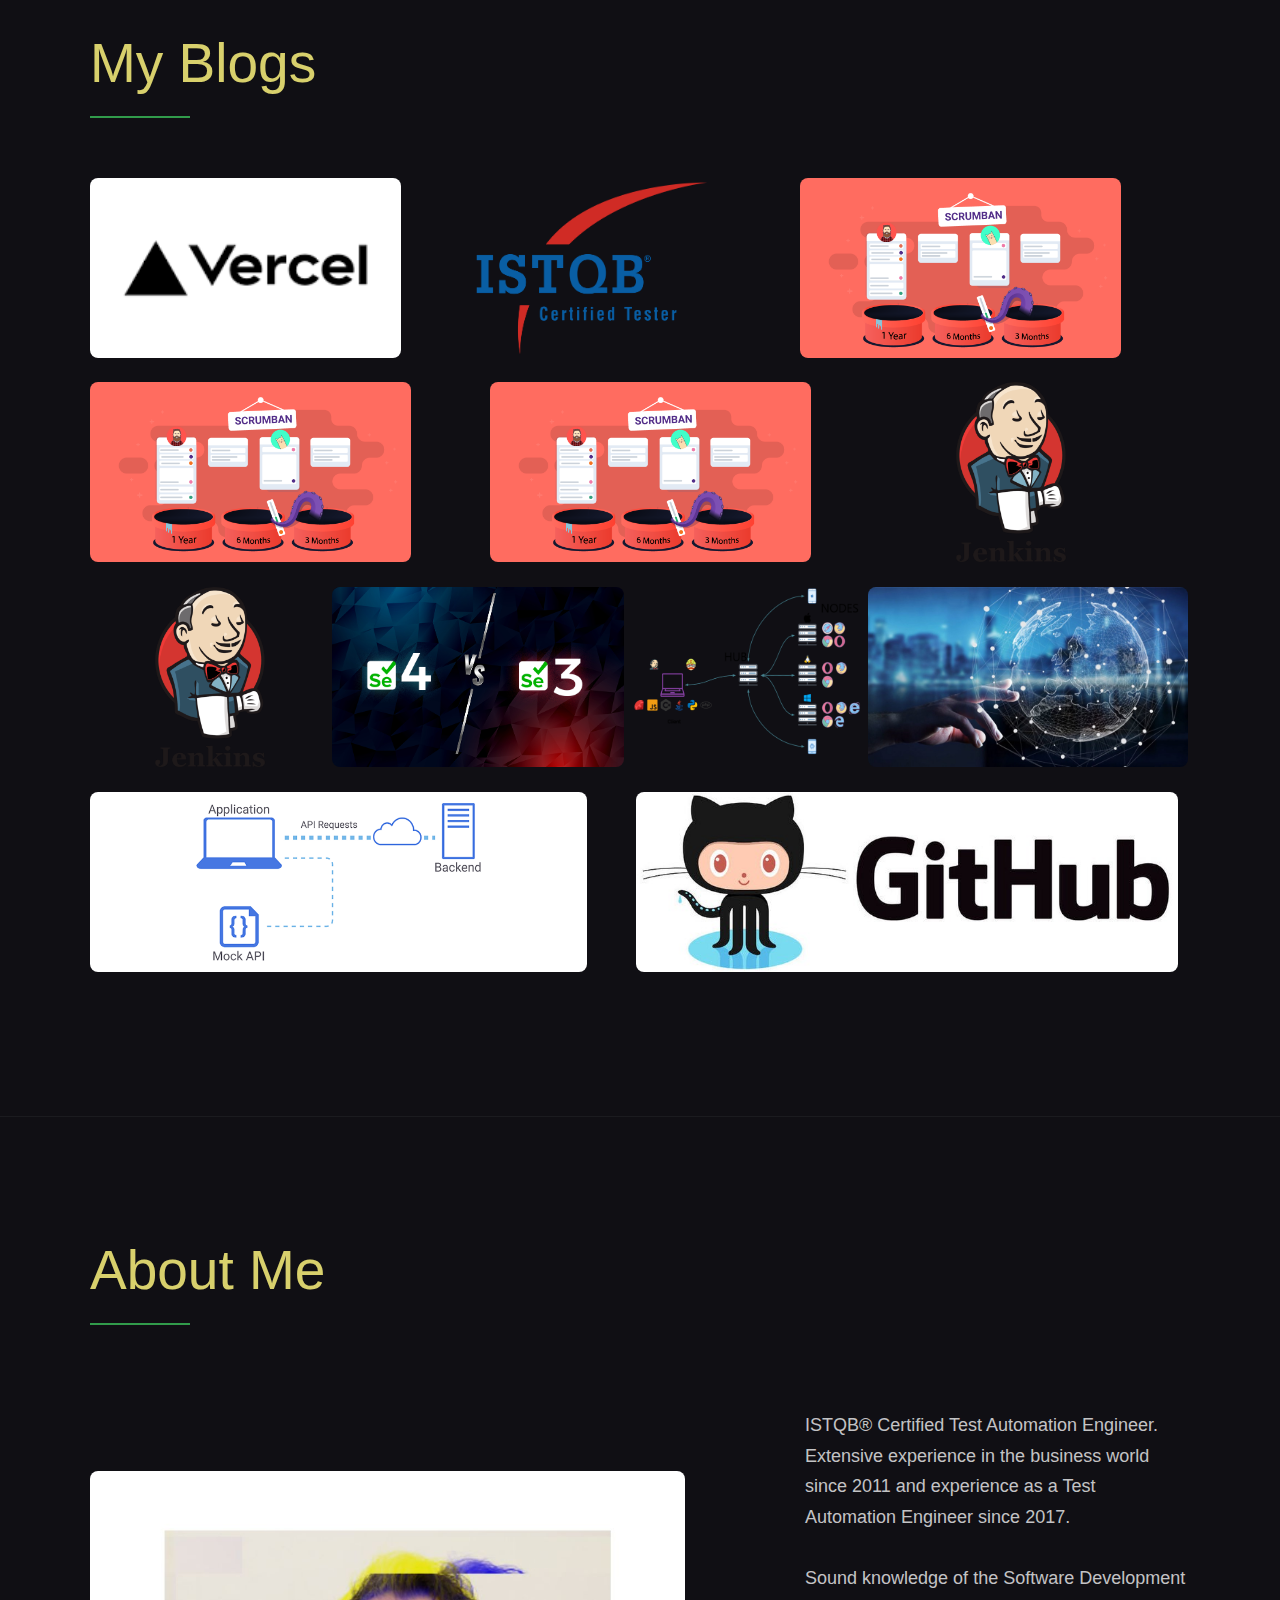
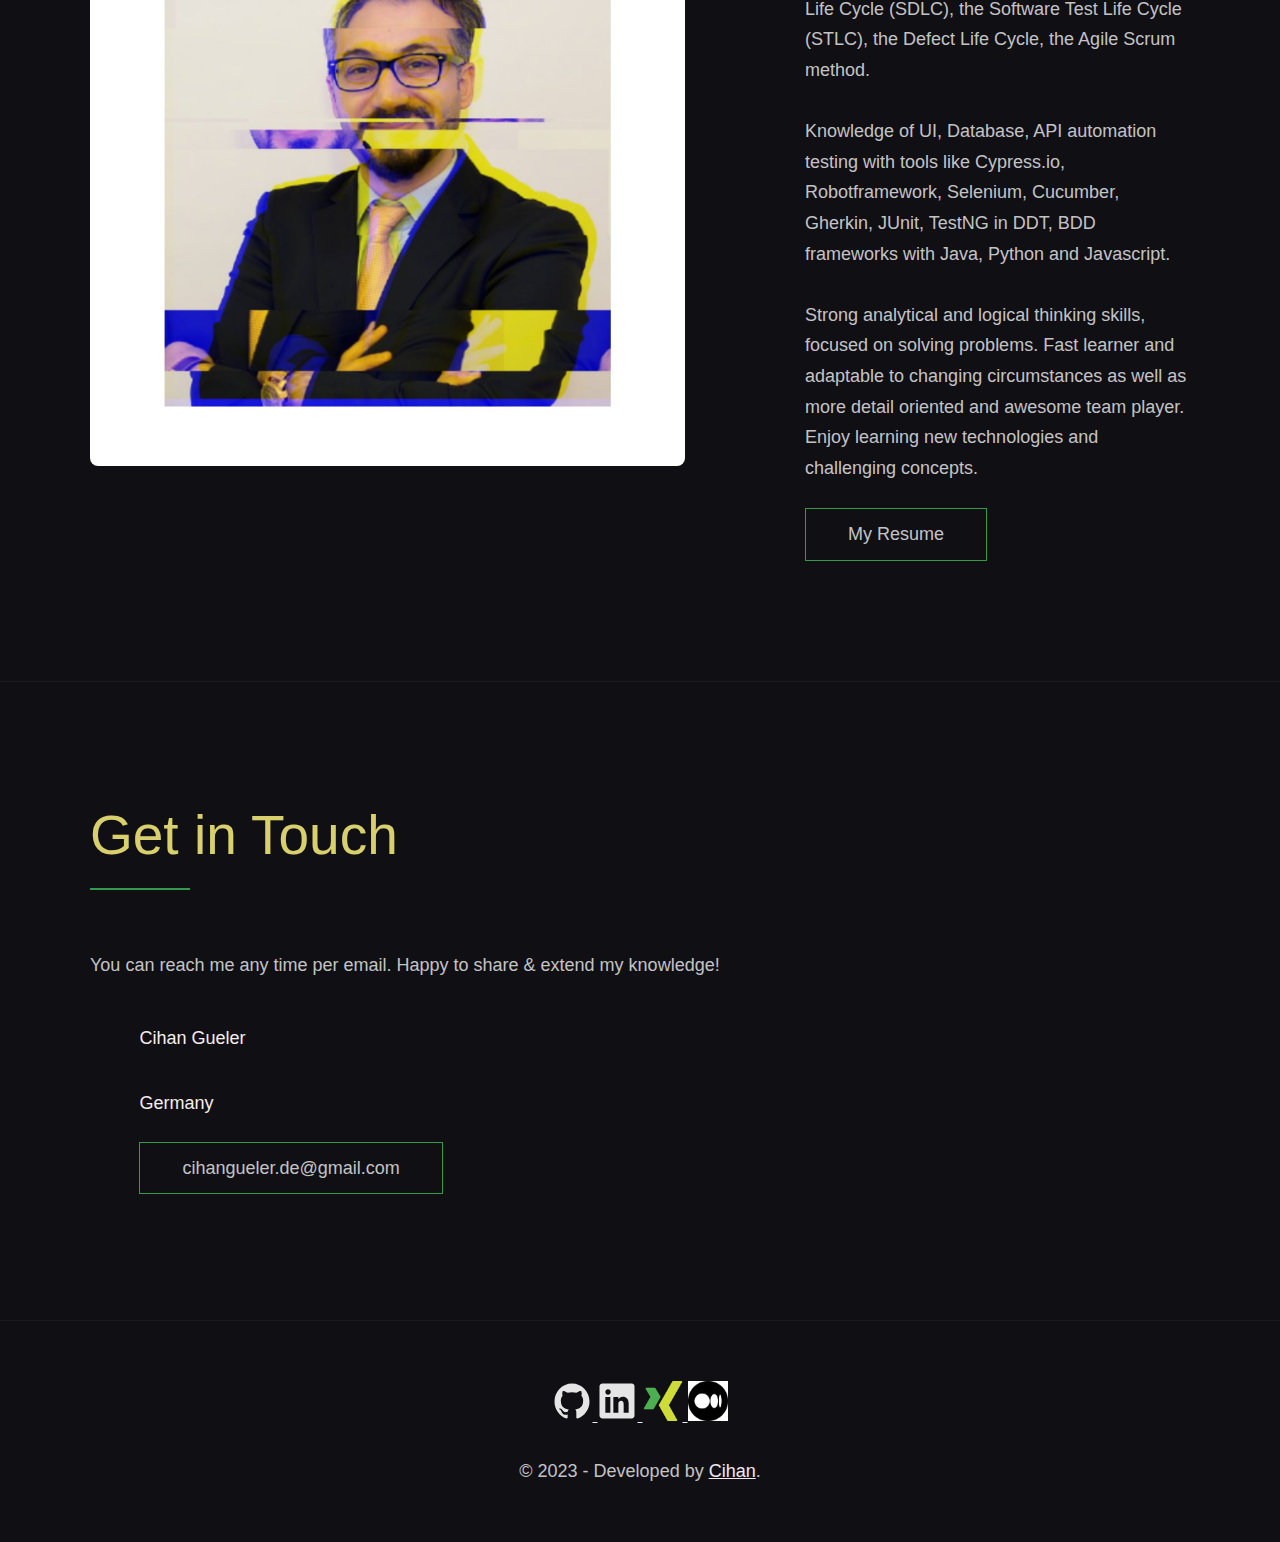
==== commit 3faab7b6: "some adjustments" ====
--- a/index.html
+++ b/index.html
@@ -237,7 +237,7 @@
     <div class="row">
       <h2>Get in Touch</h2>
       <div class="contact__info">        
-        <p>You can reach me any time per email or via linkedin. Happy to share &amp; extend my knowledge!</p>
+        <p>You can reach me any time per email. Happy to share &amp; extend my knowledge!</p>
         <div class="icons">
             <div class="u_row">
                 <i class="fas fa-user"></i>
@@ -248,7 +248,7 @@
             <div class="u_row">
                 <i class="fas fa-map-marker-alt"></i>
                 <div class="info">                               
-                    <div class="sub-title">Ingolstadt, Germany</div>
+                    <div class="sub-title">Germany</div>
                 </div>
             </div>
             <div class="u_row">
@@ -280,7 +280,7 @@
       </ul>
    
       <p>
-        © 2022 - Developed by <a href="https://cihangueler-cihanguler.vercel.app" class="link">Cihan</a>.
+        © 2023 - Developed by <a href="https://cihangueler-cihanguler.vercel.app" class="link">Cihan</a>.
       </p>      
     </div>
   </footer>
